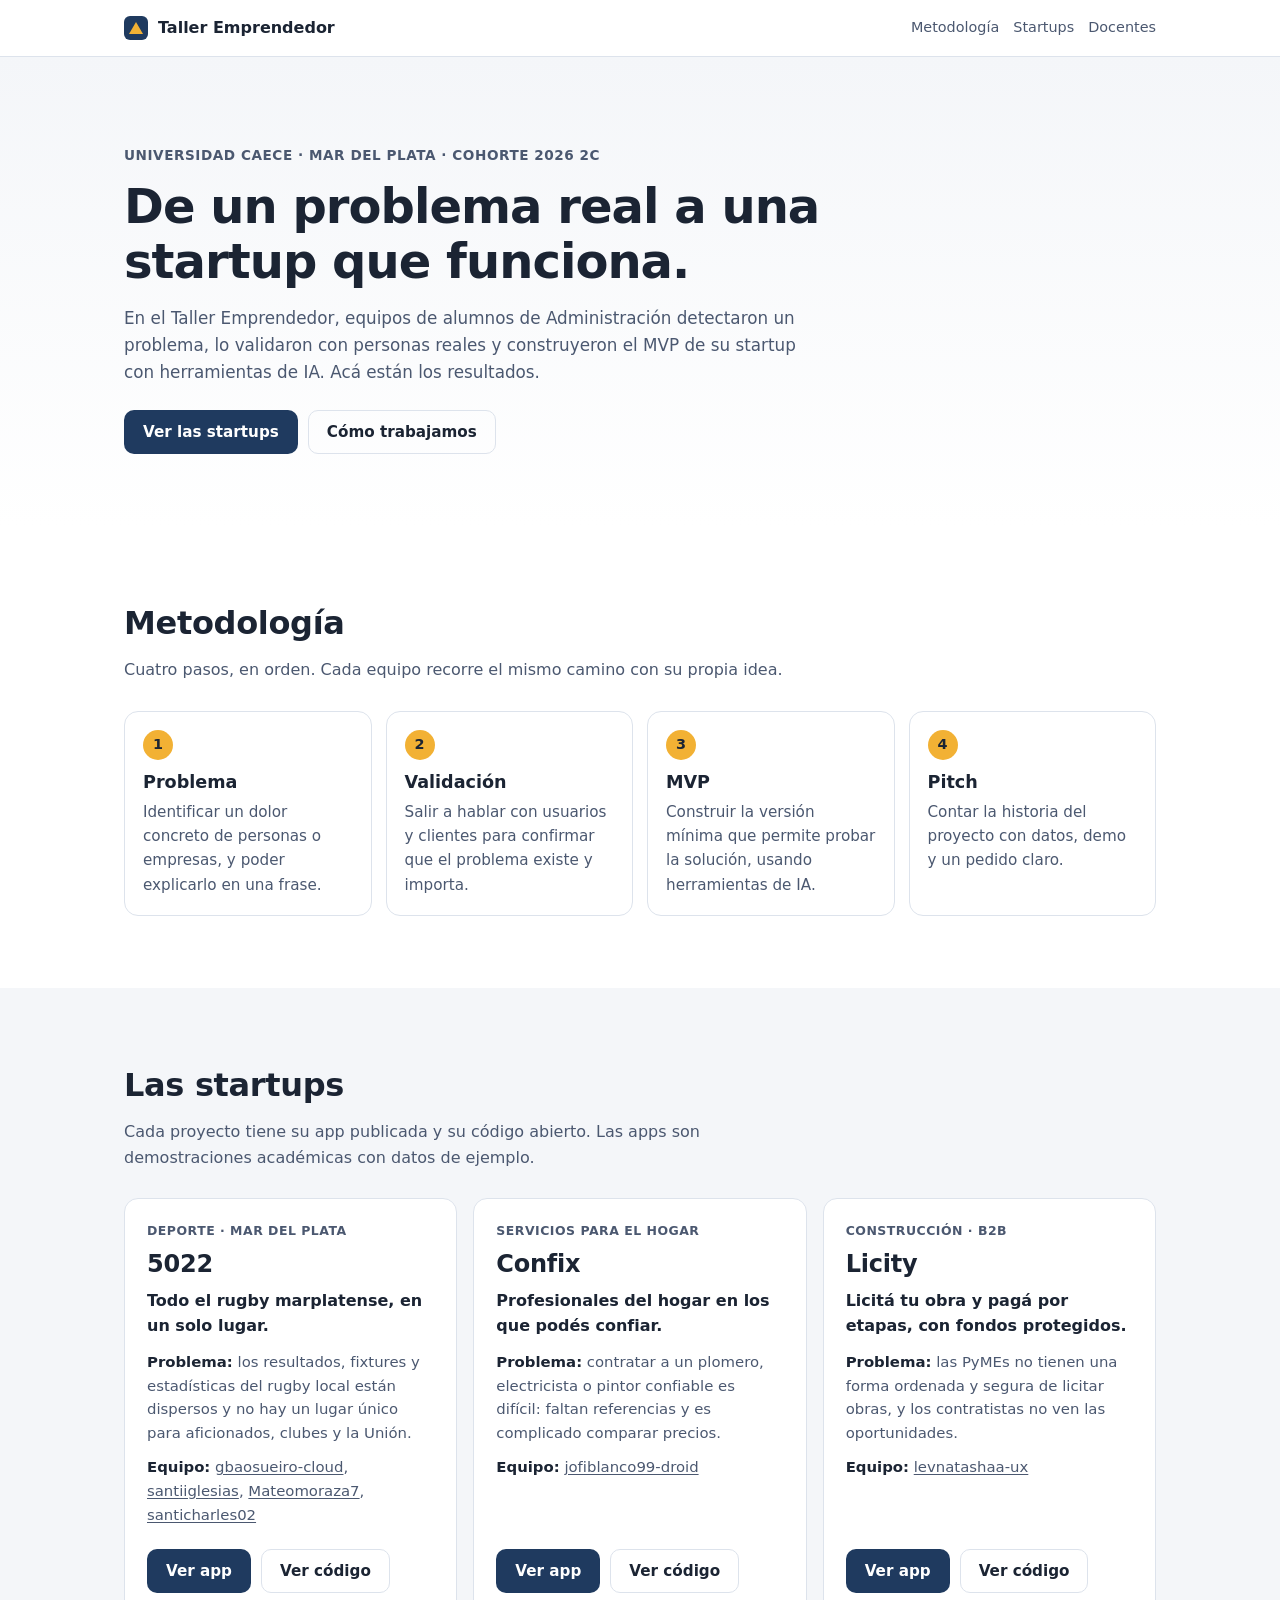
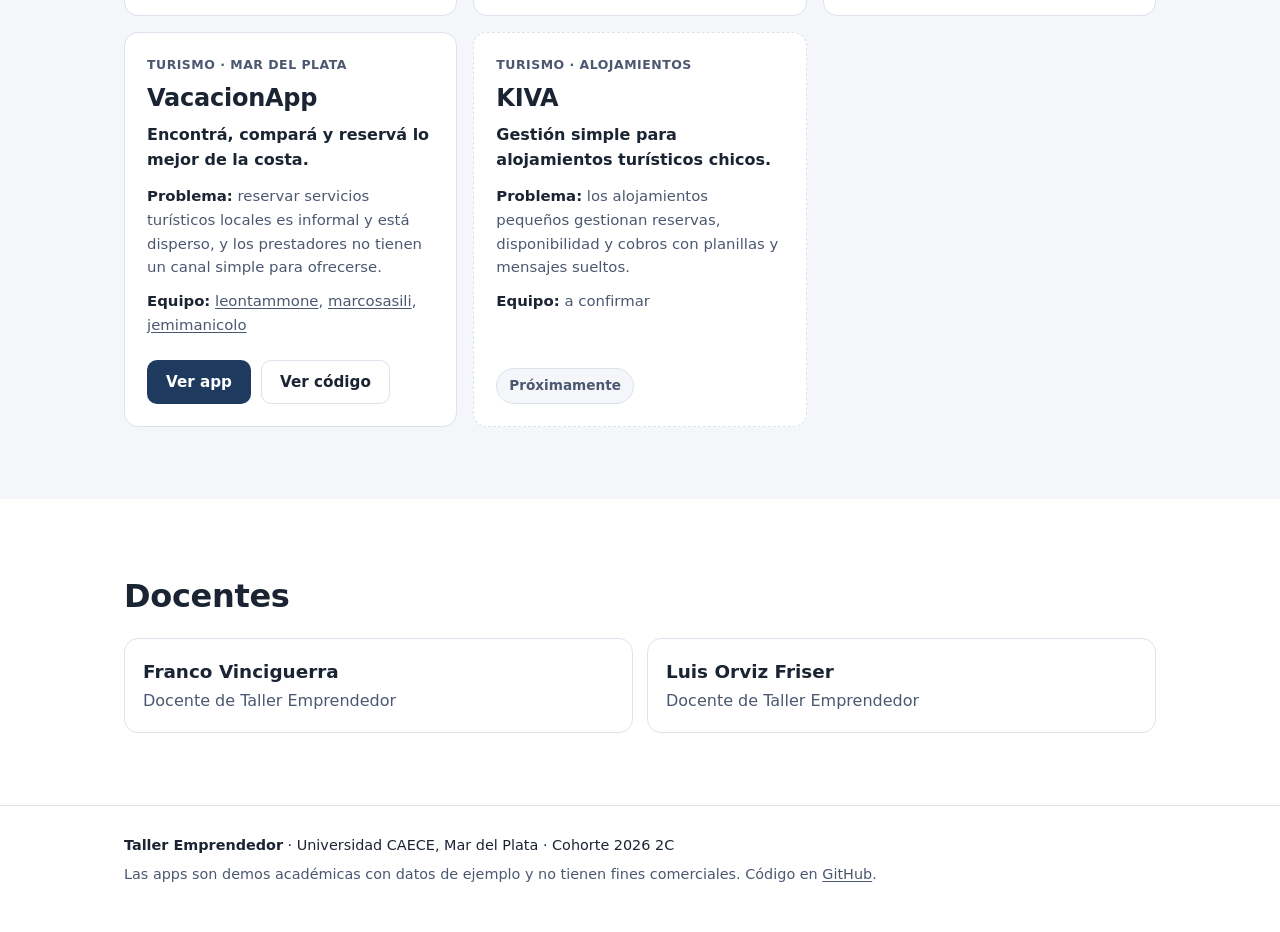
==== index.html @ df6795d1 "Landing de la materia: metodología, startups y docentes Co-Authored-By: Claude Sonnet 5.5 <noreply@a" ====
<!doctype html>
<html lang="es-AR">
<head>
  <meta charset="utf-8">
  <meta name="viewport" content="width=device-width, initial-scale=1">
  <title>Taller Emprendedor · UCAECE · 2026 2C</title>
  <meta name="description" content="Taller Emprendedor de la Universidad CAECE (Mar del Plata), cohorte 2026 2C: cinco equipos de alumnos construyeron el MVP de su startup.">
  <meta property="og:title" content="Taller Emprendedor · UCAECE · 2026 2C">
  <meta property="og:description" content="Cinco startups, cinco MVPs: del problema al pitch.">
  <meta property="og:type" content="website">
  <link rel="icon" href="data:image/svg+xml,%3Csvg xmlns='http://www.w3.org/2000/svg' viewBox='0 0 32 32'%3E%3Crect width='32' height='32' rx='7' fill='%231f3a5f'/%3E%3Cpath d='M9 22l7-12 7 12z' fill='%23f2b134'/%3E%3C/svg%3E">
  <link rel="stylesheet" href="styles.css">
</head>
<body>
  <a class="salto" href="#startups">Ir a las startups</a>

  <header class="barra">
    <div class="contenedor barra-interna">
      <a class="marca" href="#inicio" aria-label="Taller Emprendedor, inicio">
        <span class="marca-icono" aria-hidden="true"></span>
        <span>Taller Emprendedor</span>
      </a>
      <nav aria-label="Secciones">
        <a href="#metodologia">Metodología</a>
        <a href="#startups">Startups</a>
        <a href="#docentes">Docentes</a>
      </nav>
    </div>
  </header>

  <main id="inicio">
    <section class="hero">
      <div class="contenedor">
        <p class="etiqueta">Universidad CAECE · Mar del Plata · Cohorte 2026 2C</p>
        <h1>De un problema real a una startup que funciona.</h1>
        <p class="bajada">
          En el Taller Emprendedor, equipos de alumnos de Administración detectaron un problema,
          lo validaron con personas reales y construyeron el MVP de su startup con herramientas de IA.
          Acá están los resultados.
        </p>
        <div class="acciones">
          <a class="boton boton-primario" href="#startups">Ver las startups</a>
          <a class="boton boton-secundario" href="#metodologia">Cómo trabajamos</a>
        </div>
      </div>
    </section>

    <section id="metodologia" class="seccion">
      <div class="contenedor">
        <h2>Metodología</h2>
        <p class="intro">Cuatro pasos, en orden. Cada equipo recorre el mismo camino con su propia idea.</p>
        <ol class="pasos">
          <li>
            <span class="paso-num">1</span>
            <h3>Problema</h3>
            <p>Identificar un dolor concreto de personas o empresas, y poder explicarlo en una frase.</p>
          </li>
          <li>
            <span class="paso-num">2</span>
            <h3>Validación</h3>
            <p>Salir a hablar con usuarios y clientes para confirmar que el problema existe y importa.</p>
          </li>
          <li>
            <span class="paso-num">3</span>
            <h3>MVP</h3>
            <p>Construir la versión mínima que permite probar la solución, usando herramientas de IA.</p>
          </li>
          <li>
            <span class="paso-num">4</span>
            <h3>Pitch</h3>
            <p>Contar la historia del proyecto con datos, demo y un pedido claro.</p>
          </li>
        </ol>
      </div>
    </section>

    <section id="startups" class="seccion seccion-alt">
      <div class="contenedor">
        <h2>Las startups</h2>
        <p class="intro">Cada proyecto tiene su app publicada y su código abierto. Las apps son demostraciones académicas con datos de ejemplo.</p>

        <div class="tarjetas">

          <article class="tarjeta" id="startup-5022">
            <p class="tarjeta-tag">Deporte · Mar del Plata</p>
            <h3>5022</h3>
            <p class="frase">Todo el rugby marplatense, en un solo lugar.</p>
            <p class="problema"><strong>Problema:</strong> los resultados, fixtures y estadísticas del rugby local están dispersos y no hay un lugar único para aficionados, clubes y la Unión.</p>
            <p class="equipo"><strong>Equipo:</strong>
              <a href="https://github.com/gbaosueiro-cloud">gbaosueiro-cloud</a>,
              <a href="https://github.com/santiiglesias">santiiglesias</a>,
              <a href="https://github.com/Mateomoraza7">Mateomoraza7</a>,
              <a href="https://github.com/santicharles02">santicharles02</a>
            </p>
            <div class="tarjeta-botones">
              <a class="boton boton-primario" href="https://5022.vercel.app">Ver app</a>
              <a class="boton boton-secundario" href="https://github.com/ucaece-taller-emprendedor/5022">Ver código</a>
            </div>
          </article>

          <article class="tarjeta" id="startup-confix">
            <p class="tarjeta-tag">Servicios para el hogar</p>
            <h3>Confix</h3>
            <p class="frase">Profesionales del hogar en los que podés confiar.</p>
            <p class="problema"><strong>Problema:</strong> contratar a un plomero, electricista o pintor confiable es difícil: faltan referencias y es complicado comparar precios.</p>
            <p class="equipo"><strong>Equipo:</strong>
              <a href="https://github.com/jofiblanco99-droid">jofiblanco99-droid</a>
            </p>
            <div class="tarjeta-botones">
              <a class="boton boton-primario" href="https://confix-seven.vercel.app">Ver app</a>
              <a class="boton boton-secundario" href="https://github.com/ucaece-taller-emprendedor/confix">Ver código</a>
            </div>
          </article>

          <article class="tarjeta" id="startup-licity">
            <p class="tarjeta-tag">Construcción · B2B</p>
            <h3>Licity</h3>
            <p class="frase">Licitá tu obra y pagá por etapas, con fondos protegidos.</p>
            <p class="problema"><strong>Problema:</strong> las PyMEs no tienen una forma ordenada y segura de licitar obras, y los contratistas no ven las oportunidades.</p>
            <p class="equipo"><strong>Equipo:</strong>
              <a href="https://github.com/levnatashaa-ux">levnatashaa-ux</a>
            </p>
            <div class="tarjeta-botones">
              <a class="boton boton-primario" href="https://licity-five.vercel.app">Ver app</a>
              <a class="boton boton-secundario" href="https://github.com/ucaece-taller-emprendedor/licity">Ver código</a>
            </div>
          </article>

          <article class="tarjeta" id="startup-vacacionapp">
            <p class="tarjeta-tag">Turismo · Mar del Plata</p>
            <h3>VacacionApp</h3>
            <p class="frase">Encontrá, compará y reservá lo mejor de la costa.</p>
            <p class="problema"><strong>Problema:</strong> reservar servicios turísticos locales es informal y está disperso, y los prestadores no tienen un canal simple para ofrecerse.</p>
            <p class="equipo"><strong>Equipo:</strong>
              <a href="https://github.com/leontammone">leontammone</a>,
              <a href="https://github.com/marcosasili">marcosasili</a>,
              <a href="https://github.com/jemimanicolo">jemimanicolo</a>
            </p>
            <div class="tarjeta-botones">
              <a class="boton boton-primario" href="https://vacacionapp-beta.vercel.app">Ver app</a>
              <a class="boton boton-secundario" href="https://github.com/ucaece-taller-emprendedor/vacacionapp">Ver código</a>
            </div>
          </article>

          <article class="tarjeta tarjeta-pendiente" id="startup-kiva">
            <p class="tarjeta-tag">Turismo · Alojamientos</p>
            <h3>KIVA</h3>
            <p class="frase">Gestión simple para alojamientos turísticos chicos.</p>
            <p class="problema"><strong>Problema:</strong> los alojamientos pequeños gestionan reservas, disponibilidad y cobros con planillas y mensajes sueltos.</p>
            <p class="equipo"><strong>Equipo:</strong> a confirmar</p>
            <div class="tarjeta-botones">
              <span class="insignia">Próximamente</span>
            </div>
          </article>

        </div>
      </div>
    </section>

    <section id="docentes" class="seccion">
      <div class="contenedor">
        <h2>Docentes</h2>
        <ul class="docentes">
          <li>
            <h3>Franco Vinciguerra</h3>
            <p>Docente de Taller Emprendedor</p>
          </li>
          <li>
            <h3>Luis Orviz Friser</h3>
            <p>Docente de Taller Emprendedor</p>
          </li>
        </ul>
      </div>
    </section>
  </main>

  <footer class="pie">
    <div class="contenedor">
      <p><strong>Taller Emprendedor</strong> · Universidad CAECE, Mar del Plata · Cohorte 2026 2C</p>
      <p class="pie-aviso">Las apps son demos académicas con datos de ejemplo y no tienen fines comerciales.
        Código en <a href="https://github.com/ucaece-taller-emprendedor">GitHub</a>.</p>
    </div>
  </footer>
</body>
</html>
---- styles.css ----
:root {
  --fondo: #ffffff;
  --fondo-alt: #f4f6f9;
  --texto: #1b2433;
  --texto-suave: #4b5870;
  --borde: #dde3ec;
  --primario: #1f3a5f;
  --primario-hover: #162b47;
  --acento: #f2b134;
  --tarjeta: #ffffff;
  --radio: 14px;
}

@media (prefers-color-scheme: dark) {
  :root {
    --fondo: #0f1623;
    --fondo-alt: #151e2e;
    --texto: #eaeef5;
    --texto-suave: #a9b4c7;
    --borde: #27324a;
    --primario: #f2b134;
    --primario-hover: #ffc656;
    --tarjeta: #1a2438;
  }
}

* { box-sizing: border-box; }

html { scroll-behavior: smooth; scroll-padding-top: 72px; }

body {
  margin: 0;
  font-family: system-ui, -apple-system, "Segoe UI", Roboto, "Helvetica Neue", Arial, sans-serif;
  color: var(--texto);
  background: var(--fondo);
  line-height: 1.6;
  -webkit-font-smoothing: antialiased;
}

a { color: inherit; }

.contenedor {
  width: 100%;
  max-width: 1080px;
  margin: 0 auto;
  padding: 0 16px;
}

.salto {
  position: absolute;
  left: -999px;
  top: 8px;
  background: var(--primario);
  color: #fff;
  padding: 8px 12px;
  border-radius: 8px;
  z-index: 20;
}
.salto:focus { left: 8px; }

/* Barra superior */
.barra {
  position: sticky;
  top: 0;
  z-index: 10;
  background: color-mix(in srgb, var(--fondo) 92%, transparent);
  backdrop-filter: blur(8px);
  border-bottom: 1px solid var(--borde);
}
.barra-interna {
  display: flex;
  align-items: center;
  justify-content: space-between;
  min-height: 56px;
  gap: 12px;
}
.marca {
  display: inline-flex;
  align-items: center;
  gap: 10px;
  font-weight: 700;
  text-decoration: none;
  font-size: 1rem;
}
.marca-icono {
  width: 24px;
  height: 24px;
  border-radius: 6px;
  background: #1f3a5f;
  position: relative;
  flex: none;
}
.marca-icono::after {
  content: "";
  position: absolute;
  inset: 6px 5px 6px 5px;
  background: var(--acento);
  clip-path: polygon(50% 0, 100% 100%, 0 100%);
}
.barra nav { display: flex; gap: 14px; }
.barra nav a {
  text-decoration: none;
  color: var(--texto-suave);
  font-size: 0.9rem;
  font-weight: 500;
}
.barra nav a:hover { color: var(--texto); }

@media (max-width: 460px) {
  .marca span:last-child { display: none; }
}

/* Hero */
.hero {
  padding: 56px 0 48px;
  background: linear-gradient(180deg, var(--fondo-alt), var(--fondo));
}
.etiqueta {
  margin: 0 0 12px;
  font-size: 0.85rem;
  font-weight: 600;
  letter-spacing: 0.04em;
  text-transform: uppercase;
  color: var(--texto-suave);
}
h1 {
  margin: 0 0 16px;
  font-size: clamp(1.9rem, 6vw, 3rem);
  line-height: 1.15;
  letter-spacing: -0.02em;
  max-width: 18em;
}
.bajada {
  margin: 0 0 24px;
  max-width: 42em;
  font-size: 1.05rem;
  color: var(--texto-suave);
}
.acciones { display: flex; flex-wrap: wrap; gap: 10px; }

/* Botones */
.boton {
  display: inline-flex;
  align-items: center;
  justify-content: center;
  min-height: 44px;
  padding: 0 18px;
  border-radius: 10px;
  font-weight: 600;
  font-size: 0.95rem;
  text-decoration: none;
  border: 1px solid transparent;
  transition: background 0.15s, border-color 0.15s;
}
.boton-primario { background: var(--primario); color: #fff; }
.boton-primario:hover { background: var(--primario-hover); }
@media (prefers-color-scheme: dark) {
  .boton-primario { color: #1b2433; }
}
.boton-secundario { border-color: var(--borde); background: transparent; color: var(--texto); }
.boton-secundario:hover { border-color: var(--texto-suave); }
.boton:focus-visible, a:focus-visible { outline: 3px solid var(--acento); outline-offset: 2px; }

/* Secciones */
.seccion { padding: 48px 0; }
.seccion-alt { background: var(--fondo-alt); }
h2 { margin: 0 0 8px; font-size: clamp(1.5rem, 4vw, 2rem); letter-spacing: -0.01em; }
.intro { margin: 0 0 28px; color: var(--texto-suave); max-width: 42em; }

/* Pasos */
.pasos {
  list-style: none;
  margin: 0;
  padding: 0;
  display: grid;
  gap: 14px;
  grid-template-columns: 1fr;
}
.pasos li {
  padding: 18px;
  border: 1px solid var(--borde);
  border-radius: var(--radio);
  background: var(--tarjeta);
}
.pasos h3 { margin: 8px 0 4px; font-size: 1.1rem; }
.pasos p { margin: 0; color: var(--texto-suave); font-size: 0.95rem; }
.paso-num {
  display: inline-flex;
  align-items: center;
  justify-content: center;
  width: 30px;
  height: 30px;
  border-radius: 50%;
  background: var(--acento);
  color: #1b2433;
  font-weight: 700;
  font-size: 0.9rem;
}

/* Tarjetas */
.tarjetas {
  display: grid;
  gap: 16px;
  grid-template-columns: 1fr;
}
.tarjeta {
  display: flex;
  flex-direction: column;
  padding: 22px;
  background: var(--tarjeta);
  border: 1px solid var(--borde);
  border-radius: var(--radio);
}
.tarjeta h3 { margin: 4px 0 4px; font-size: 1.5rem; letter-spacing: -0.01em; }
.tarjeta-tag {
  margin: 0;
  font-size: 0.78rem;
  font-weight: 600;
  letter-spacing: 0.04em;
  text-transform: uppercase;
  color: var(--texto-suave);
}
.frase { margin: 0 0 12px; font-weight: 600; }
.problema, .equipo { margin: 0 0 10px; font-size: 0.93rem; color: var(--texto-suave); }
.problema strong, .equipo strong { color: var(--texto); }
.equipo a { text-decoration: underline; text-underline-offset: 2px; }
.tarjeta-botones { display: flex; flex-wrap: wrap; gap: 10px; margin-top: auto; padding-top: 12px; }
.tarjeta-pendiente { border-style: dashed; }
.insignia {
  display: inline-block;
  padding: 6px 12px;
  border-radius: 999px;
  background: var(--fondo-alt);
  border: 1px solid var(--borde);
  font-size: 0.85rem;
  font-weight: 600;
  color: var(--texto-suave);
}

/* Docentes */
.docentes {
  list-style: none;
  margin: 16px 0 0;
  padding: 0;
  display: grid;
  gap: 14px;
  grid-template-columns: 1fr;
}
.docentes li {
  padding: 18px;
  border: 1px solid var(--borde);
  border-radius: var(--radio);
  background: var(--tarjeta);
}
.docentes h3 { margin: 0 0 2px; font-size: 1.15rem; }
.docentes p { margin: 0; color: var(--texto-suave); }

/* Pie */
.pie { padding: 28px 0 40px; border-top: 1px solid var(--borde); font-size: 0.9rem; }
.pie p { margin: 0 0 6px; }
.pie-aviso { color: var(--texto-suave); }
.pie a { text-decoration: underline; text-underline-offset: 2px; }

/* Escritorio */
@media (min-width: 700px) {
  .contenedor { padding: 0 24px; }
  .hero { padding: 88px 0 72px; }
  .seccion { padding: 72px 0; }
  .pasos { grid-template-columns: repeat(2, 1fr); }
  .tarjetas { grid-template-columns: repeat(2, 1fr); }
  .docentes { grid-template-columns: repeat(2, 1fr); }
}
@media (min-width: 980px) {
  .pasos { grid-template-columns: repeat(4, 1fr); }
  .tarjetas { grid-template-columns: repeat(3, 1fr); }
}

@media (prefers-reduced-motion: reduce) {
  html { scroll-behavior: auto; }
  .boton { transition: none; }
}
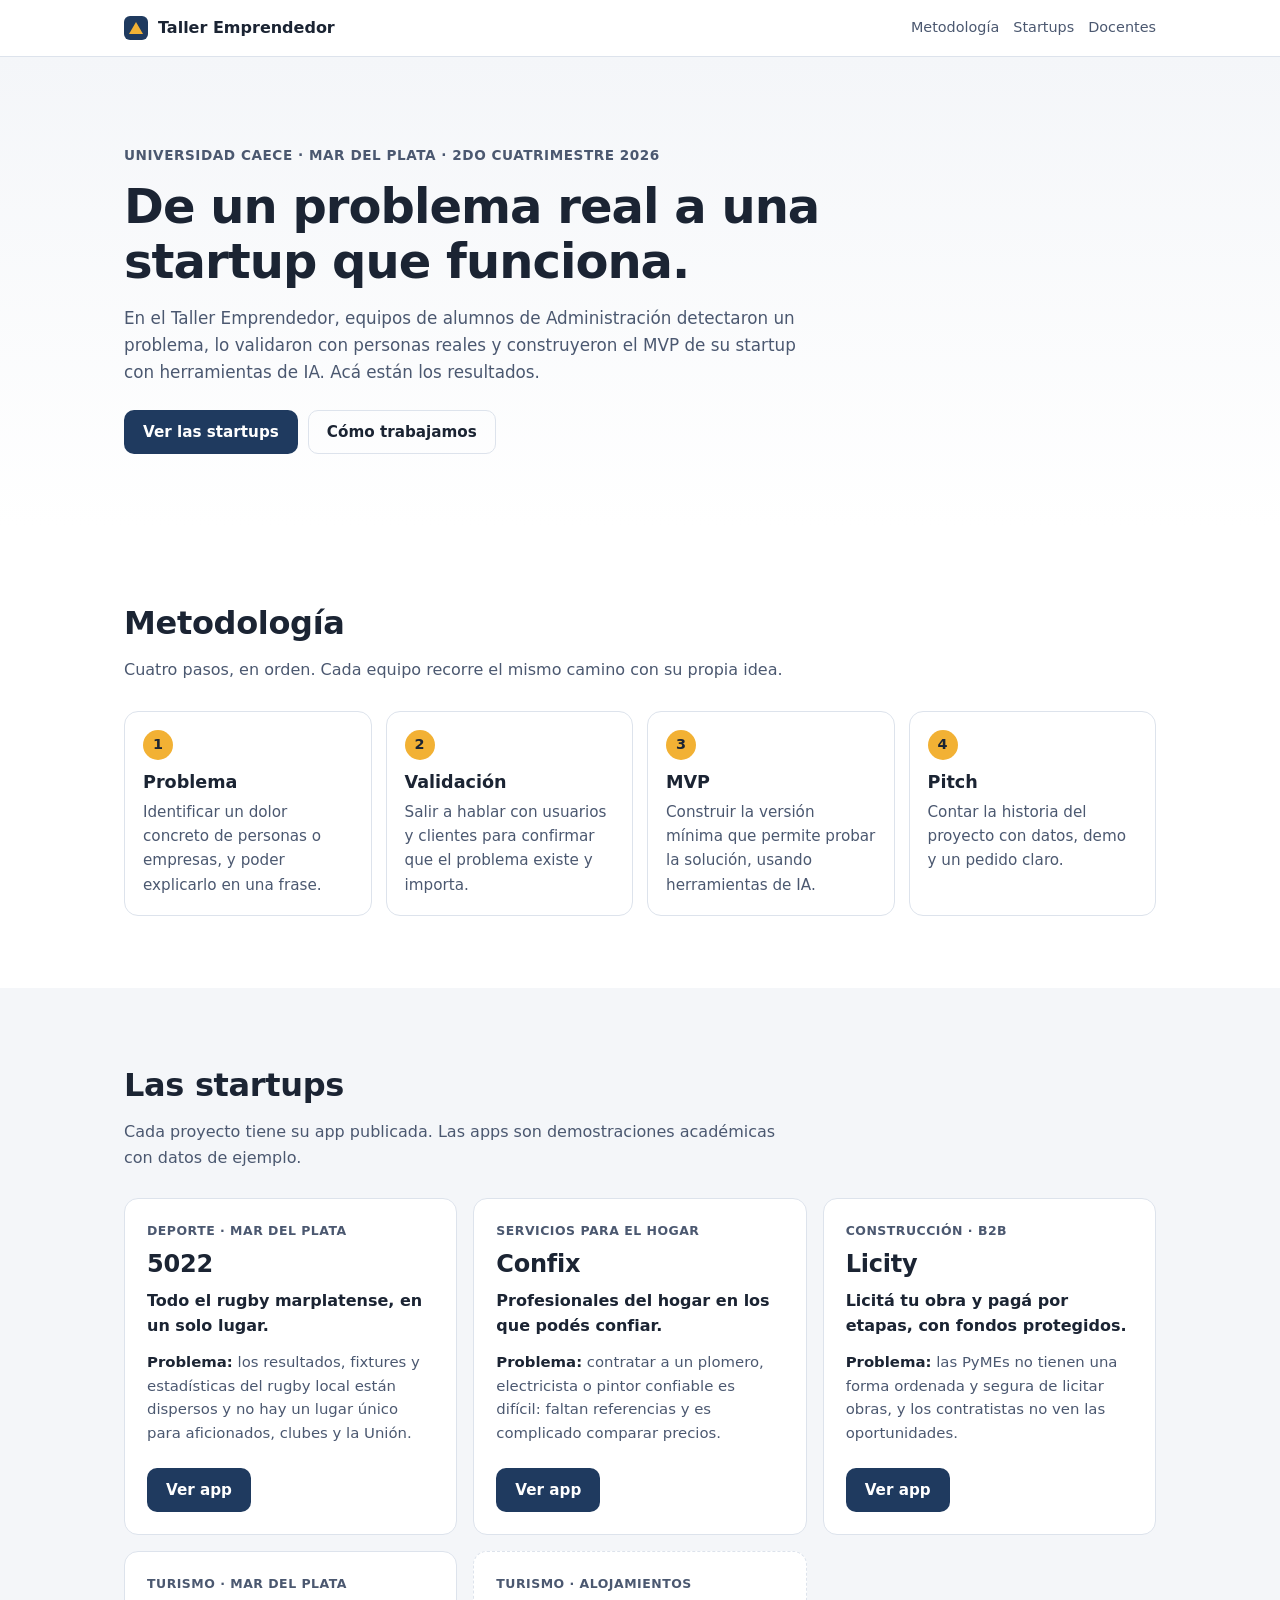
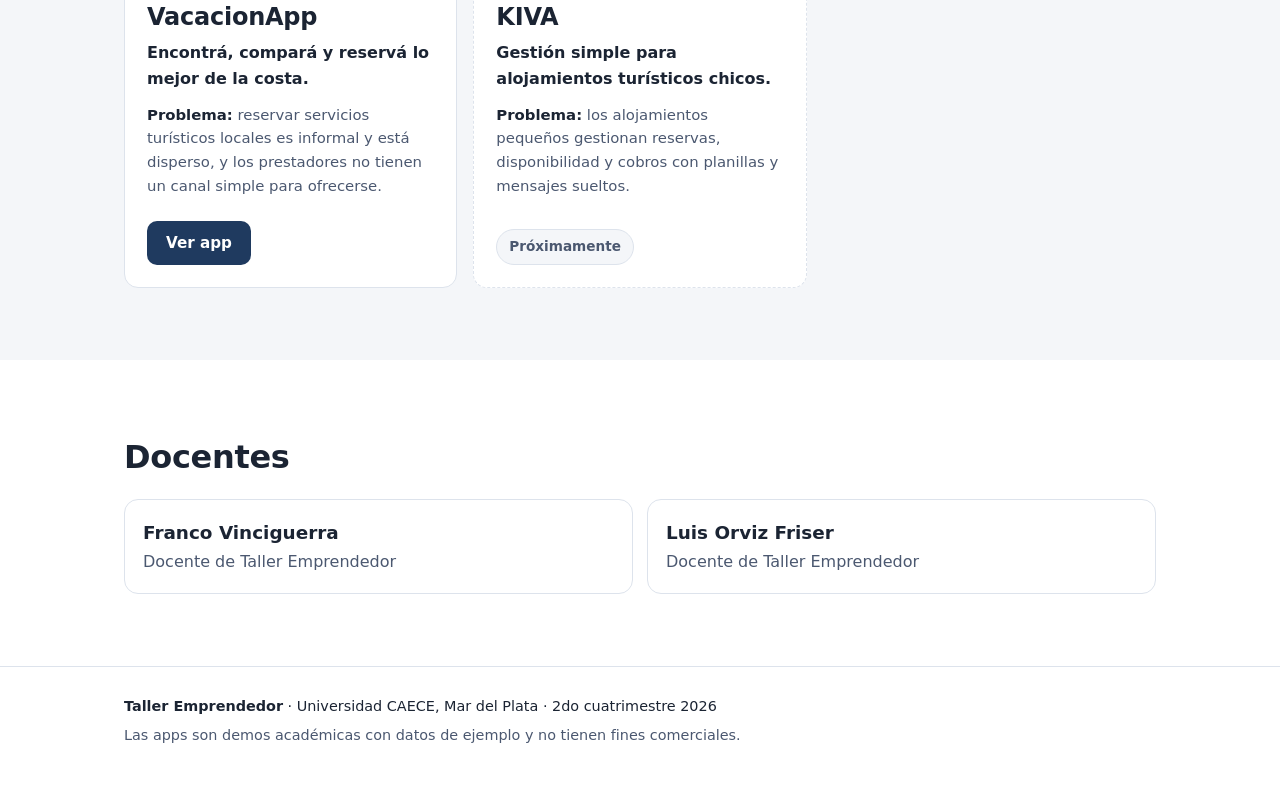
==== commit 48343479: "Landing: sin botón Ver código ni integrantes, y 2do cuatrimestre 2026 Co-Authored-By: Claude Sonnet " ====
--- a/index.html
+++ b/index.html
@@ -3,9 +3,9 @@
 <head>
   <meta charset="utf-8">
   <meta name="viewport" content="width=device-width, initial-scale=1">
-  <title>Taller Emprendedor · UCAECE · 2026 2C</title>
-  <meta name="description" content="Taller Emprendedor de la Universidad CAECE (Mar del Plata), cohorte 2026 2C: cinco equipos de alumnos construyeron el MVP de su startup.">
-  <meta property="og:title" content="Taller Emprendedor · UCAECE · 2026 2C">
+  <title>Taller Emprendedor · UCAECE · 2do cuatrimestre 2026</title>
+  <meta name="description" content="Taller Emprendedor de la Universidad CAECE (Mar del Plata), 2do cuatrimestre 2026: cinco equipos de alumnos construyeron el MVP de su startup.">
+  <meta property="og:title" content="Taller Emprendedor · UCAECE · 2do cuatrimestre 2026">
   <meta property="og:description" content="Cinco startups, cinco MVPs: del problema al pitch.">
   <meta property="og:type" content="website">
   <link rel="icon" href="data:image/svg+xml,%3Csvg xmlns='http://www.w3.org/2000/svg' viewBox='0 0 32 32'%3E%3Crect width='32' height='32' rx='7' fill='%231f3a5f'/%3E%3Cpath d='M9 22l7-12 7 12z' fill='%23f2b134'/%3E%3C/svg%3E">
@@ -31,7 +31,7 @@
   <main id="inicio">
     <section class="hero">
       <div class="contenedor">
-        <p class="etiqueta">Universidad CAECE · Mar del Plata · Cohorte 2026 2C</p>
+        <p class="etiqueta">Universidad CAECE · Mar del Plata · 2do cuatrimestre 2026</p>
         <h1>De un problema real a una startup que funciona.</h1>
         <p class="bajada">
           En el Taller Emprendedor, equipos de alumnos de Administración detectaron un problema,
@@ -77,7 +77,7 @@
     <section id="startups" class="seccion seccion-alt">
       <div class="contenedor">
         <h2>Las startups</h2>
-        <p class="intro">Cada proyecto tiene su app publicada y su código abierto. Las apps son demostraciones académicas con datos de ejemplo.</p>
+        <p class="intro">Cada proyecto tiene su app publicada. Las apps son demostraciones académicas con datos de ejemplo.</p>
 
         <div class="tarjetas">
 
@@ -86,15 +86,8 @@
             <h3>5022</h3>
             <p class="frase">Todo el rugby marplatense, en un solo lugar.</p>
             <p class="problema"><strong>Problema:</strong> los resultados, fixtures y estadísticas del rugby local están dispersos y no hay un lugar único para aficionados, clubes y la Unión.</p>
-            <p class="equipo"><strong>Equipo:</strong>
-              <a href="https://github.com/gbaosueiro-cloud">gbaosueiro-cloud</a>,
-              <a href="https://github.com/santiiglesias">santiiglesias</a>,
-              <a href="https://github.com/Mateomoraza7">Mateomoraza7</a>,
-              <a href="https://github.com/santicharles02">santicharles02</a>
-            </p>
             <div class="tarjeta-botones">
               <a class="boton boton-primario" href="https://5022.vercel.app">Ver app</a>
-              <a class="boton boton-secundario" href="https://github.com/ucaece-taller-emprendedor/5022">Ver código</a>
             </div>
           </article>
 
@@ -103,12 +96,8 @@
             <h3>Confix</h3>
             <p class="frase">Profesionales del hogar en los que podés confiar.</p>
             <p class="problema"><strong>Problema:</strong> contratar a un plomero, electricista o pintor confiable es difícil: faltan referencias y es complicado comparar precios.</p>
-            <p class="equipo"><strong>Equipo:</strong>
-              <a href="https://github.com/jofiblanco99-droid">jofiblanco99-droid</a>
-            </p>
             <div class="tarjeta-botones">
               <a class="boton boton-primario" href="https://confix-seven.vercel.app">Ver app</a>
-              <a class="boton boton-secundario" href="https://github.com/ucaece-taller-emprendedor/confix">Ver código</a>
             </div>
           </article>
 
@@ -117,12 +106,8 @@
             <h3>Licity</h3>
             <p class="frase">Licitá tu obra y pagá por etapas, con fondos protegidos.</p>
             <p class="problema"><strong>Problema:</strong> las PyMEs no tienen una forma ordenada y segura de licitar obras, y los contratistas no ven las oportunidades.</p>
-            <p class="equipo"><strong>Equipo:</strong>
-              <a href="https://github.com/levnatashaa-ux">levnatashaa-ux</a>
-            </p>
             <div class="tarjeta-botones">
               <a class="boton boton-primario" href="https://licity-five.vercel.app">Ver app</a>
-              <a class="boton boton-secundario" href="https://github.com/ucaece-taller-emprendedor/licity">Ver código</a>
             </div>
           </article>
 
@@ -131,14 +116,8 @@
             <h3>VacacionApp</h3>
             <p class="frase">Encontrá, compará y reservá lo mejor de la costa.</p>
             <p class="problema"><strong>Problema:</strong> reservar servicios turísticos locales es informal y está disperso, y los prestadores no tienen un canal simple para ofrecerse.</p>
-            <p class="equipo"><strong>Equipo:</strong>
-              <a href="https://github.com/leontammone">leontammone</a>,
-              <a href="https://github.com/marcosasili">marcosasili</a>,
-              <a href="https://github.com/jemimanicolo">jemimanicolo</a>
-            </p>
             <div class="tarjeta-botones">
               <a class="boton boton-primario" href="https://vacacionapp-beta.vercel.app">Ver app</a>
-              <a class="boton boton-secundario" href="https://github.com/ucaece-taller-emprendedor/vacacionapp">Ver código</a>
             </div>
           </article>
 
@@ -147,7 +126,6 @@
             <h3>KIVA</h3>
             <p class="frase">Gestión simple para alojamientos turísticos chicos.</p>
             <p class="problema"><strong>Problema:</strong> los alojamientos pequeños gestionan reservas, disponibilidad y cobros con planillas y mensajes sueltos.</p>
-            <p class="equipo"><strong>Equipo:</strong> a confirmar</p>
             <div class="tarjeta-botones">
               <span class="insignia">Próximamente</span>
             </div>
@@ -176,9 +154,9 @@
 
   <footer class="pie">
     <div class="contenedor">
-      <p><strong>Taller Emprendedor</strong> · Universidad CAECE, Mar del Plata · Cohorte 2026 2C</p>
+      <p><strong>Taller Emprendedor</strong> · Universidad CAECE, Mar del Plata · 2do cuatrimestre 2026</p>
       <p class="pie-aviso">Las apps son demos académicas con datos de ejemplo y no tienen fines comerciales.
-        Código en <a href="https://github.com/ucaece-taller-emprendedor">GitHub</a>.</p>
+        </p>
     </div>
   </footer>
 </body>
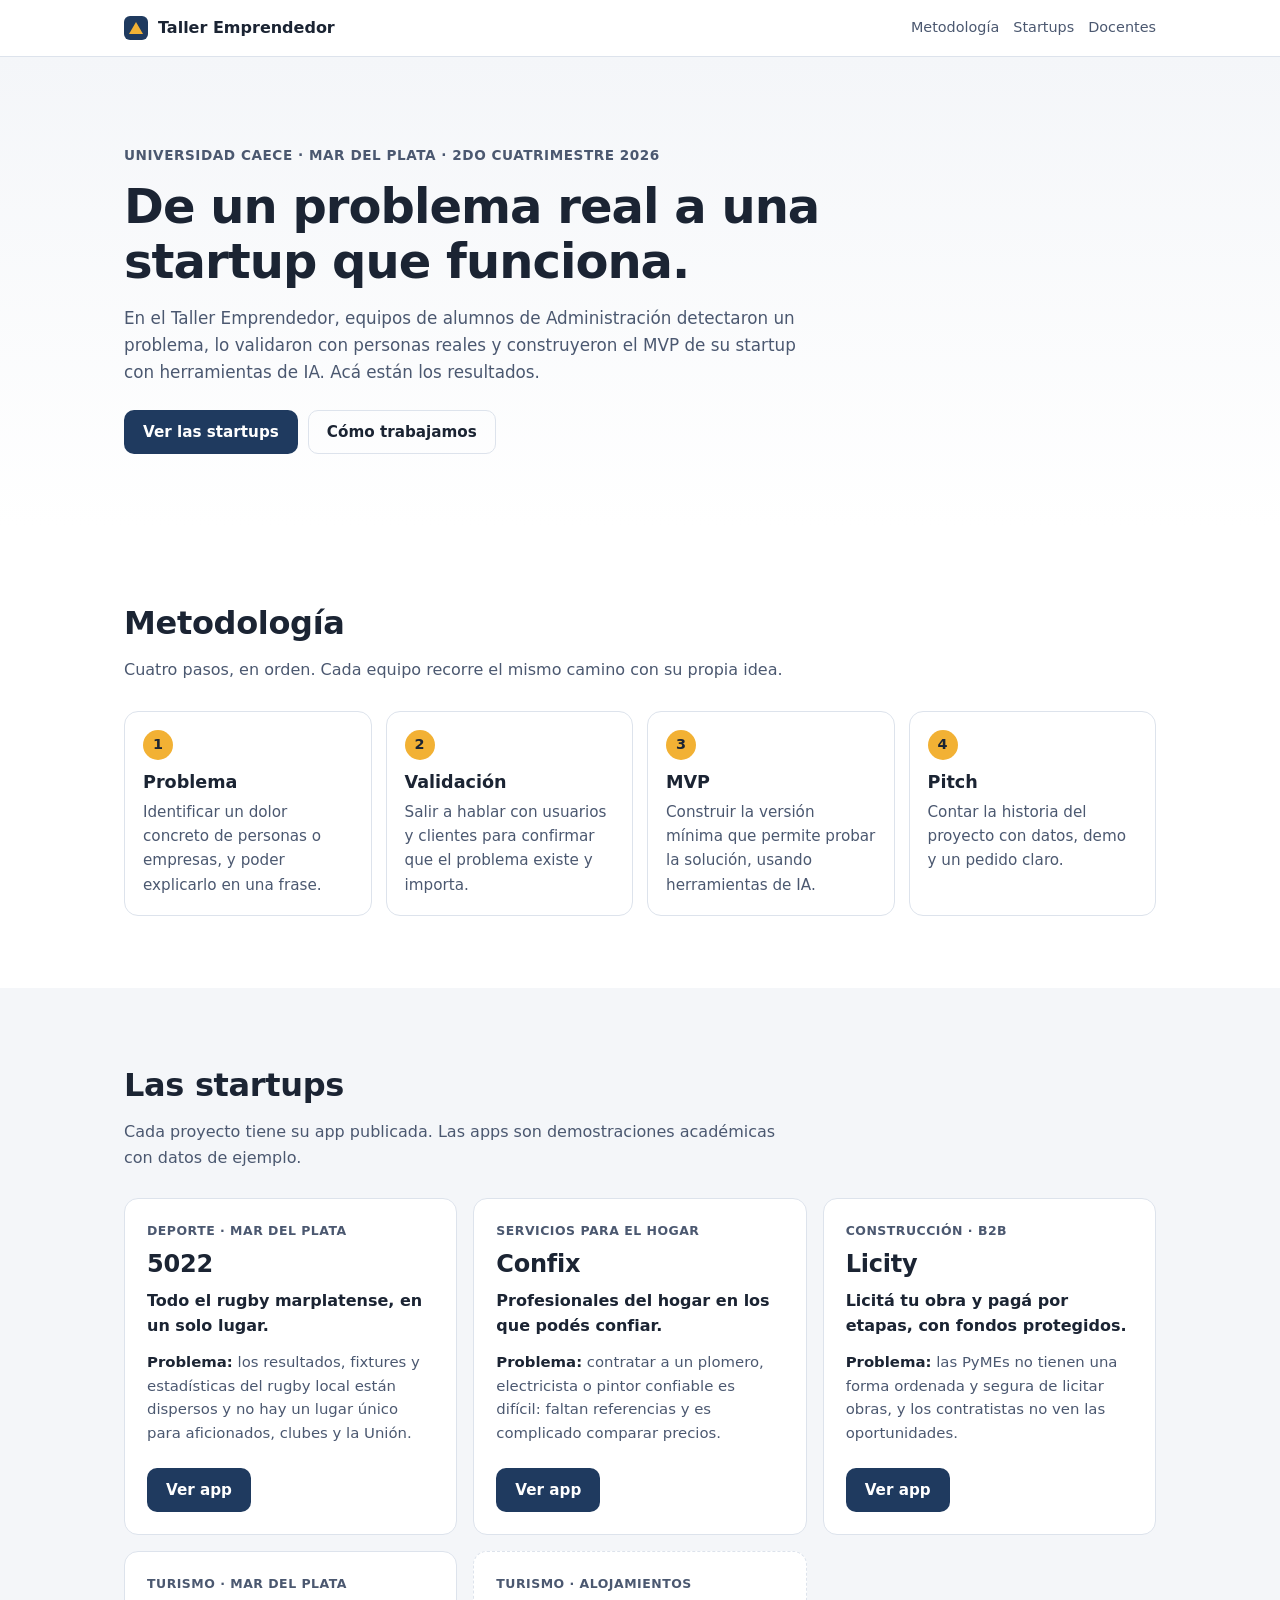
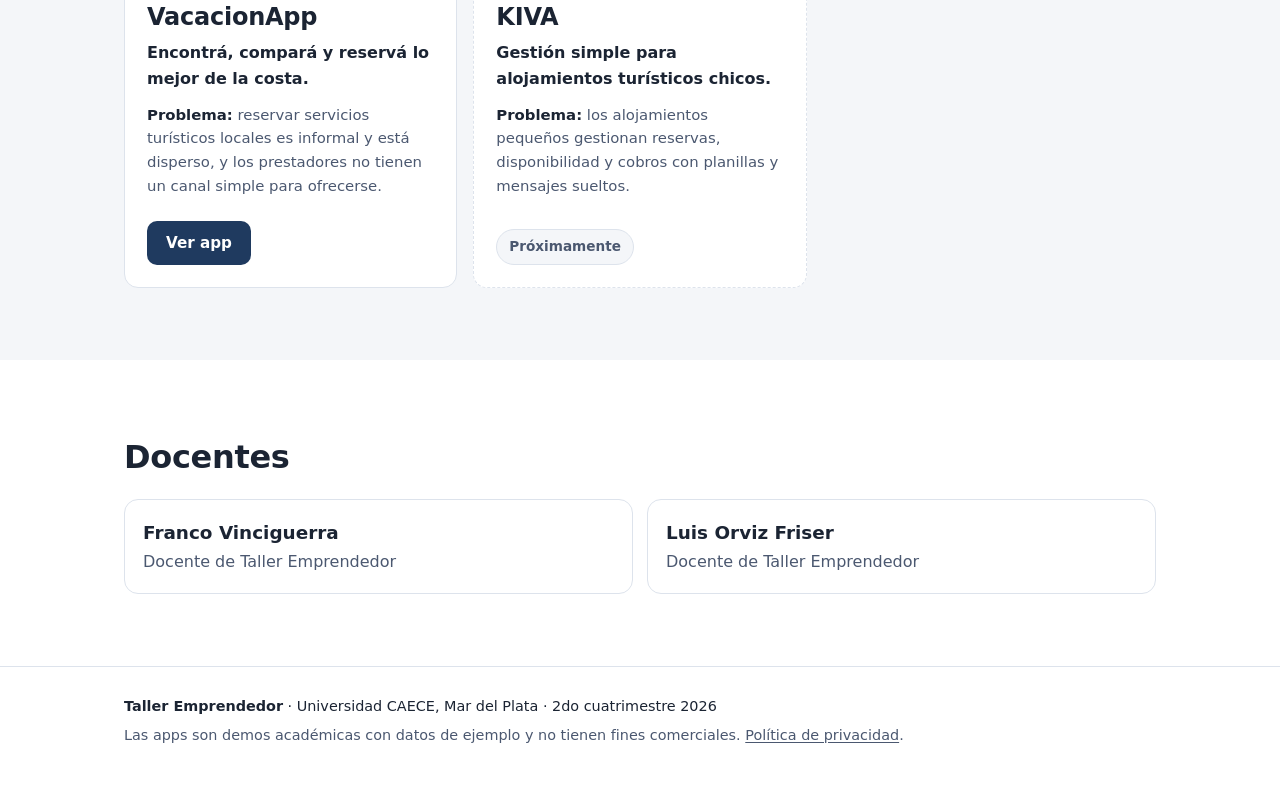
==== commit 2efe8ed3: "Landing: política de privacidad preliminar Co-Authored-By: Claude Sonnet 5.5 <noreply@anthropic.com>" ====
--- a/index.html
+++ b/index.html
@@ -155,7 +155,7 @@
   <footer class="pie">
     <div class="contenedor">
       <p><strong>Taller Emprendedor</strong> · Universidad CAECE, Mar del Plata · 2do cuatrimestre 2026</p>
-      <p class="pie-aviso">Las apps son demos académicas con datos de ejemplo y no tienen fines comerciales.
+      <p class="pie-aviso">Las apps son demos académicas con datos de ejemplo y no tienen fines comerciales. <a href="privacidad.html">Política de privacidad</a>.
         </p>
     </div>
   </footer>
--- a/styles.css
+++ b/styles.css
@@ -279,3 +279,11 @@
   html { scroll-behavior: auto; }
   .boton { transition: none; }
 }
+
+/* Páginas legales */
+.legal { padding-top: 32px; padding-bottom: 48px; max-width: 760px; }
+.legal h1 { font-size: clamp(1.7rem, 5vw, 2.3rem); margin-bottom: 8px; }
+.legal h2 { font-size: 1.15rem; margin: 28px 0 8px; }
+.legal p, .legal li { color: var(--texto-suave); }
+.legal ul { padding-left: 20px; }
+.legal a { text-decoration: underline; text-underline-offset: 2px; }
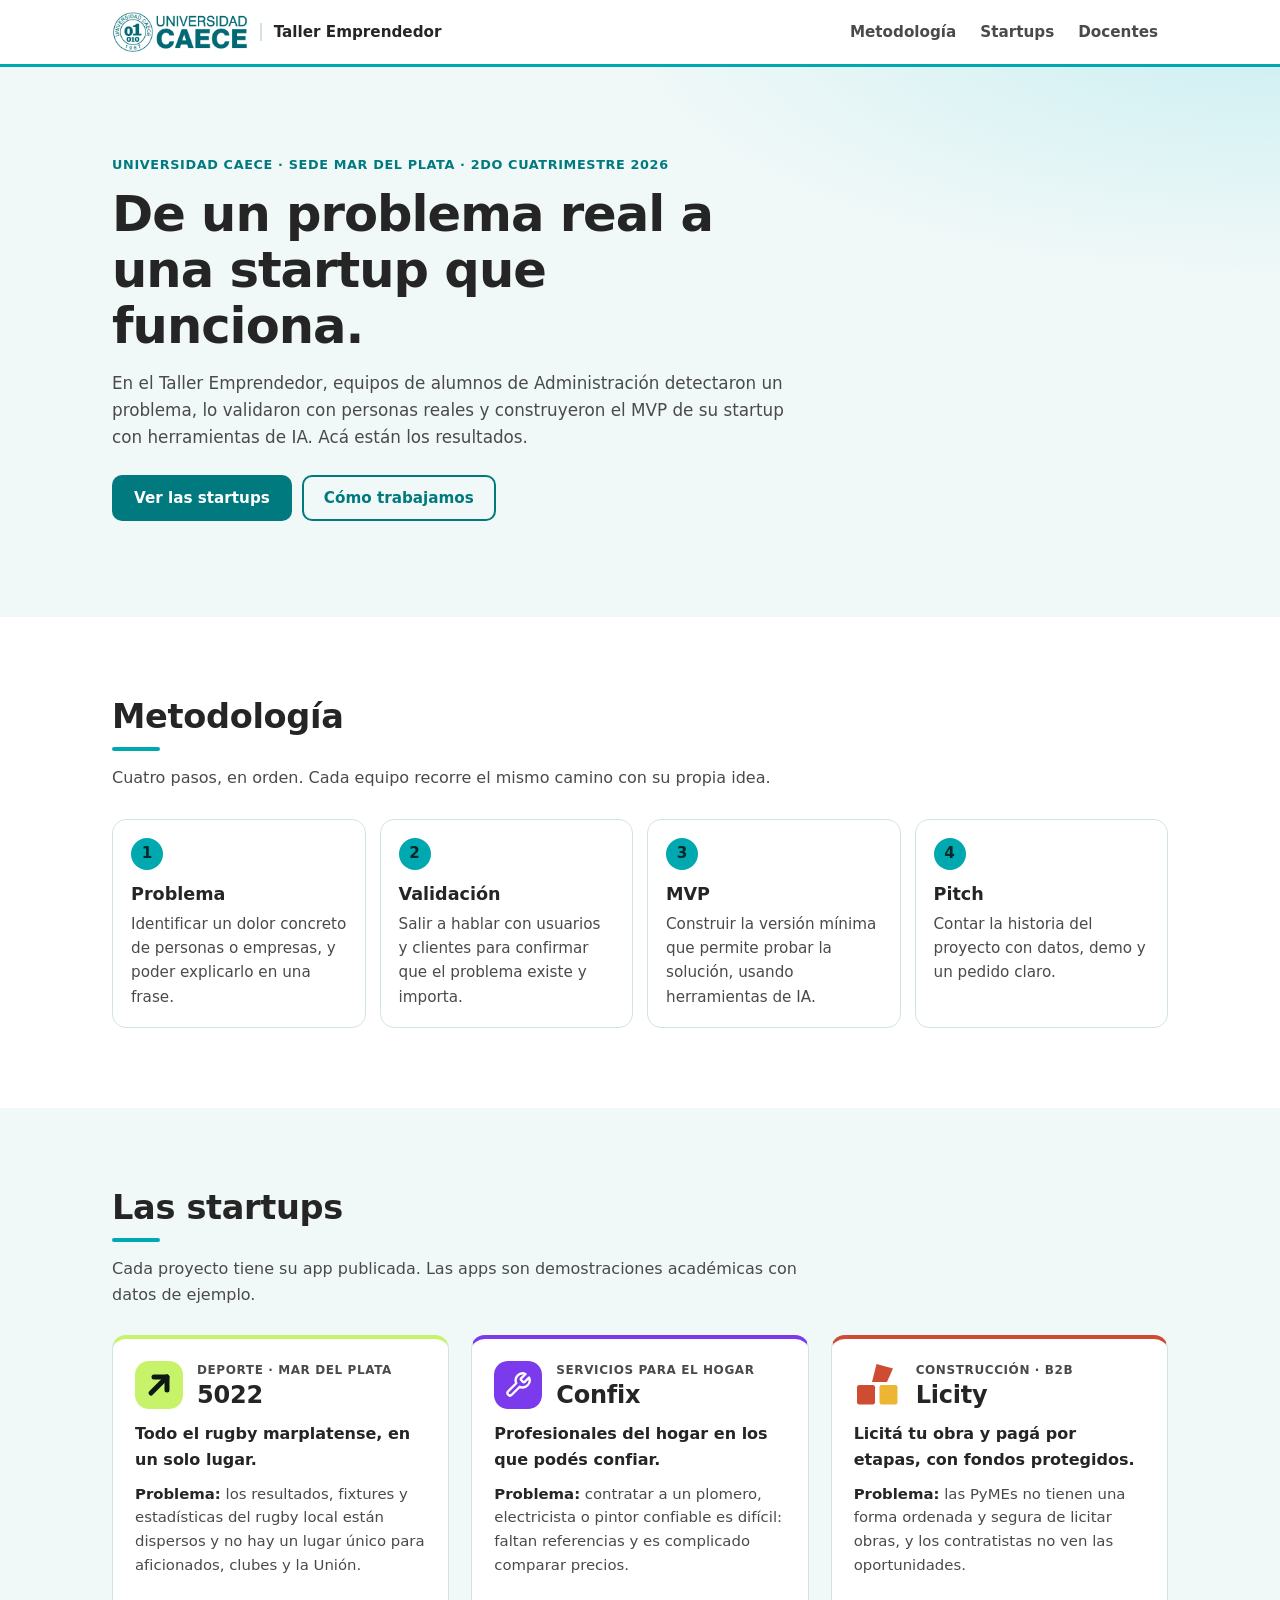
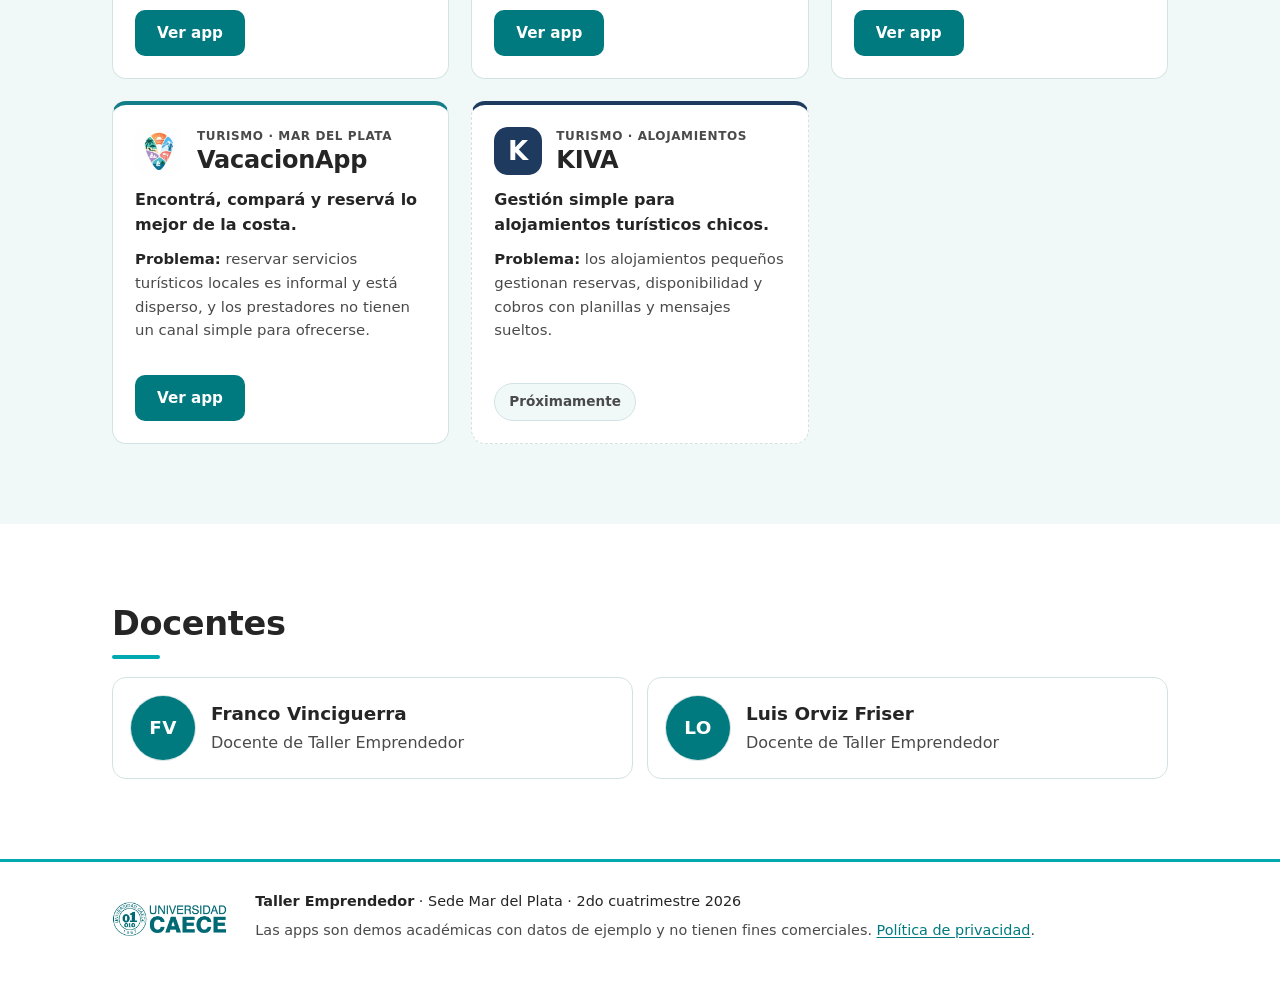
==== commit 938c17ca: "Landing: identidad UCAECE sede Mar del Plata, logos y diseño responsive (sin fotos ni nombres de alu" ====
--- a/index.html
+++ b/index.html
@@ -3,12 +3,13 @@
 <head>
   <meta charset="utf-8">
   <meta name="viewport" content="width=device-width, initial-scale=1">
+  <meta name="theme-color" content="#00a9af">
   <title>Taller Emprendedor · UCAECE · 2do cuatrimestre 2026</title>
-  <meta name="description" content="Taller Emprendedor de la Universidad CAECE (Mar del Plata), 2do cuatrimestre 2026: cinco equipos de alumnos construyeron el MVP de su startup.">
+  <meta name="description" content="Taller Emprendedor de la Universidad CAECE (sede Mar del Plata), 2do cuatrimestre 2026: equipos de alumnos construyeron el MVP de su startup.">
   <meta property="og:title" content="Taller Emprendedor · UCAECE · 2do cuatrimestre 2026">
-  <meta property="og:description" content="Cinco startups, cinco MVPs: del problema al pitch.">
+  <meta property="og:description" content="Taller Emprendedor de la Universidad CAECE (sede Mar del Plata), 2do cuatrimestre 2026: equipos de alumnos construyeron el MVP de su startup.">
   <meta property="og:type" content="website">
-  <link rel="icon" href="data:image/svg+xml,%3Csvg xmlns='http://www.w3.org/2000/svg' viewBox='0 0 32 32'%3E%3Crect width='32' height='32' rx='7' fill='%231f3a5f'/%3E%3Cpath d='M9 22l7-12 7 12z' fill='%23f2b134'/%3E%3C/svg%3E">
+  <link rel="icon" href="data:image/svg+xml,%3Csvg xmlns='http://www.w3.org/2000/svg' viewBox='0 0 32 32'%3E%3Crect width='32' height='32' rx='7' fill='%2300a9af'/%3E%3Cpath d='M9 22l7-12 7 12z' fill='%23fff'/%3E%3C/svg%3E">
   <link rel="stylesheet" href="styles.css">
 </head>
 <body>
@@ -16,11 +17,14 @@
 
   <header class="barra">
     <div class="contenedor barra-interna">
-      <a class="marca" href="#inicio" aria-label="Taller Emprendedor, inicio">
-        <span class="marca-icono" aria-hidden="true"></span>
-        <span>Taller Emprendedor</span>
+      <a class="marca" href="#inicio" aria-label="Universidad CAECE · Taller Emprendedor, inicio">
+        <picture>
+          <source media="(prefers-color-scheme: dark)" srcset="logos/logo_caece.png">
+          <img src="logos/logo_caece2.png" alt="Universidad CAECE" width="130" height="38">
+        </picture>
+        <span class="marca-texto">Taller Emprendedor</span>
       </a>
-      <nav aria-label="Secciones">
+      <nav class="menu" aria-label="Secciones">
         <a href="#metodologia">Metodología</a>
         <a href="#startups">Startups</a>
         <a href="#docentes">Docentes</a>
@@ -31,7 +35,7 @@
   <main id="inicio">
     <section class="hero">
       <div class="contenedor">
-        <p class="etiqueta">Universidad CAECE · Mar del Plata · 2do cuatrimestre 2026</p>
+        <p class="etiqueta">Universidad CAECE · Sede Mar del Plata · 2do cuatrimestre 2026</p>
         <h1>De un problema real a una startup que funciona.</h1>
         <p class="bajada">
           En el Taller Emprendedor, equipos de alumnos de Administración detectaron un problema,
@@ -51,22 +55,22 @@
         <p class="intro">Cuatro pasos, en orden. Cada equipo recorre el mismo camino con su propia idea.</p>
         <ol class="pasos">
           <li>
-            <span class="paso-num">1</span>
+            <span class="paso-num" aria-hidden="true">1</span>
             <h3>Problema</h3>
             <p>Identificar un dolor concreto de personas o empresas, y poder explicarlo en una frase.</p>
           </li>
           <li>
-            <span class="paso-num">2</span>
+            <span class="paso-num" aria-hidden="true">2</span>
             <h3>Validación</h3>
             <p>Salir a hablar con usuarios y clientes para confirmar que el problema existe y importa.</p>
           </li>
           <li>
-            <span class="paso-num">3</span>
+            <span class="paso-num" aria-hidden="true">3</span>
             <h3>MVP</h3>
             <p>Construir la versión mínima que permite probar la solución, usando herramientas de IA.</p>
           </li>
           <li>
-            <span class="paso-num">4</span>
+            <span class="paso-num" aria-hidden="true">4</span>
             <h3>Pitch</h3>
             <p>Contar la historia del proyecto con datos, demo y un pedido claro.</p>
           </li>
@@ -78,59 +82,67 @@
       <div class="contenedor">
         <h2>Las startups</h2>
         <p class="intro">Cada proyecto tiene su app publicada. Las apps son demostraciones académicas con datos de ejemplo.</p>
-
         <div class="tarjetas">
-
-          <article class="tarjeta" id="startup-5022">
-            <p class="tarjeta-tag">Deporte · Mar del Plata</p>
-            <h3>5022</h3>
-            <p class="frase">Todo el rugby marplatense, en un solo lugar.</p>
-            <p class="problema"><strong>Problema:</strong> los resultados, fixtures y estadísticas del rugby local están dispersos y no hay un lugar único para aficionados, clubes y la Unión.</p>
-            <div class="tarjeta-botones">
-              <a class="boton boton-primario" href="https://5022.vercel.app">Ver app</a>
+        <article class="tarjeta" id="startup-5022" style="--startup:#c7f36b;--sobre-startup:#0c1912">
+          <header class="tarjeta-cabecera">
+            <img class="logo-startup" src="logos/5022-mark.svg" alt="" width="48" height="48" loading="lazy" decoding="async">
+            <div>
+              <p class="tarjeta-tag">Deporte · Mar del Plata</p>
+              <h3>5022</h3>
             </div>
-          </article>
-
-          <article class="tarjeta" id="startup-confix">
-            <p class="tarjeta-tag">Servicios para el hogar</p>
-            <h3>Confix</h3>
-            <p class="frase">Profesionales del hogar en los que podés confiar.</p>
-            <p class="problema"><strong>Problema:</strong> contratar a un plomero, electricista o pintor confiable es difícil: faltan referencias y es complicado comparar precios.</p>
-            <div class="tarjeta-botones">
-              <a class="boton boton-primario" href="https://confix-seven.vercel.app">Ver app</a>
+          </header>
+          <p class="frase">Todo el rugby marplatense, en un solo lugar.</p>
+          <p class="problema"><strong>Problema:</strong> los resultados, fixtures y estadísticas del rugby local están dispersos y no hay un lugar único para aficionados, clubes y la Unión.</p>
+          <div class="tarjeta-botones"><a class="boton boton-primario" href="https://5022.vercel.app">Ver app<span class="sr-only"> de 5022</span></a></div>
+        </article>
+        <article class="tarjeta" id="startup-confix" style="--startup:#7c3aed;--sobre-startup:#ffffff">
+          <header class="tarjeta-cabecera">
+            <img class="logo-startup" src="logos/confix-mark.svg" alt="" width="48" height="48" loading="lazy" decoding="async">
+            <div>
+              <p class="tarjeta-tag">Servicios para el hogar</p>
+              <h3>Confix</h3>
             </div>
-          </article>
-
-          <article class="tarjeta" id="startup-licity">
-            <p class="tarjeta-tag">Construcción · B2B</p>
-            <h3>Licity</h3>
-            <p class="frase">Licitá tu obra y pagá por etapas, con fondos protegidos.</p>
-            <p class="problema"><strong>Problema:</strong> las PyMEs no tienen una forma ordenada y segura de licitar obras, y los contratistas no ven las oportunidades.</p>
-            <div class="tarjeta-botones">
-              <a class="boton boton-primario" href="https://licity-five.vercel.app">Ver app</a>
+          </header>
+          <p class="frase">Profesionales del hogar en los que podés confiar.</p>
+          <p class="problema"><strong>Problema:</strong> contratar a un plomero, electricista o pintor confiable es difícil: faltan referencias y es complicado comparar precios.</p>
+          <div class="tarjeta-botones"><a class="boton boton-primario" href="https://confix-seven.vercel.app">Ver app<span class="sr-only"> de Confix</span></a></div>
+        </article>
+        <article class="tarjeta" id="startup-licity" style="--startup:#ce4c32;--sobre-startup:#ffffff">
+          <header class="tarjeta-cabecera">
+            <img class="logo-startup" src="logos/licity-mark.svg" alt="" width="48" height="48" loading="lazy" decoding="async">
+            <div>
+              <p class="tarjeta-tag">Construcción · B2B</p>
+              <h3>Licity</h3>
             </div>
-          </article>
-
-          <article class="tarjeta" id="startup-vacacionapp">
-            <p class="tarjeta-tag">Turismo · Mar del Plata</p>
-            <h3>VacacionApp</h3>
-            <p class="frase">Encontrá, compará y reservá lo mejor de la costa.</p>
-            <p class="problema"><strong>Problema:</strong> reservar servicios turísticos locales es informal y está disperso, y los prestadores no tienen un canal simple para ofrecerse.</p>
-            <div class="tarjeta-botones">
-              <a class="boton boton-primario" href="https://vacacionapp-beta.vercel.app">Ver app</a>
+          </header>
+          <p class="frase">Licitá tu obra y pagá por etapas, con fondos protegidos.</p>
+          <p class="problema"><strong>Problema:</strong> las PyMEs no tienen una forma ordenada y segura de licitar obras, y los contratistas no ven las oportunidades.</p>
+          <div class="tarjeta-botones"><a class="boton boton-primario" href="https://licity-five.vercel.app">Ver app<span class="sr-only"> de Licity</span></a></div>
+        </article>
+        <article class="tarjeta" id="startup-vacacionapp" style="--startup:#147e88;--sobre-startup:#ffffff">
+          <header class="tarjeta-cabecera">
+            <img class="logo-startup" src="logos/vacacionapp.webp" alt="" width="48" height="48" loading="lazy" decoding="async">
+            <div>
+              <p class="tarjeta-tag">Turismo · Mar del Plata</p>
+              <h3>VacacionApp</h3>
             </div>
-          </article>
-
-          <article class="tarjeta tarjeta-pendiente" id="startup-kiva">
-            <p class="tarjeta-tag">Turismo · Alojamientos</p>
-            <h3>KIVA</h3>
-            <p class="frase">Gestión simple para alojamientos turísticos chicos.</p>
-            <p class="problema"><strong>Problema:</strong> los alojamientos pequeños gestionan reservas, disponibilidad y cobros con planillas y mensajes sueltos.</p>
-            <div class="tarjeta-botones">
-              <span class="insignia">Próximamente</span>
+          </header>
+          <p class="frase">Encontrá, compará y reservá lo mejor de la costa.</p>
+          <p class="problema"><strong>Problema:</strong> reservar servicios turísticos locales es informal y está disperso, y los prestadores no tienen un canal simple para ofrecerse.</p>
+          <div class="tarjeta-botones"><a class="boton boton-primario" href="https://vacacionapp-beta.vercel.app">Ver app<span class="sr-only"> de VacacionApp</span></a></div>
+        </article>
+        <article class="tarjeta tarjeta-pendiente" id="startup-kiva" style="--startup:#1f3a5f;--sobre-startup:#ffffff">
+          <header class="tarjeta-cabecera">
+            <img class="logo-startup" src="logos/kiva-mark.svg" alt="" width="48" height="48" loading="lazy" decoding="async">
+            <div>
+              <p class="tarjeta-tag">Turismo · Alojamientos</p>
+              <h3>KIVA</h3>
             </div>
-          </article>
-
+          </header>
+          <p class="frase">Gestión simple para alojamientos turísticos chicos.</p>
+          <p class="problema"><strong>Problema:</strong> los alojamientos pequeños gestionan reservas, disponibilidad y cobros con planillas y mensajes sueltos.</p>
+          <div class="tarjeta-botones"><span class="insignia">Próximamente</span></div>
+        </article>
         </div>
       </div>
     </section>
@@ -139,24 +151,23 @@
       <div class="contenedor">
         <h2>Docentes</h2>
         <ul class="docentes">
-          <li>
-            <h3>Franco Vinciguerra</h3>
-            <p>Docente de Taller Emprendedor</p>
-          </li>
-          <li>
-            <h3>Luis Orviz Friser</h3>
-            <p>Docente de Taller Emprendedor</p>
-          </li>
+          <li><span class="avatar avatar-docente" aria-hidden="true"><span class="avatar-iniciales">FV</span></span><div><h3>Franco Vinciguerra</h3><p>Docente de Taller Emprendedor</p></div></li>
+          <li><span class="avatar avatar-docente" aria-hidden="true"><span class="avatar-iniciales">LO</span></span><div><h3>Luis Orviz Friser</h3><p>Docente de Taller Emprendedor</p></div></li>
         </ul>
       </div>
     </section>
   </main>
 
   <footer class="pie">
-    <div class="contenedor">
-      <p><strong>Taller Emprendedor</strong> · Universidad CAECE, Mar del Plata · 2do cuatrimestre 2026</p>
-      <p class="pie-aviso">Las apps son demos académicas con datos de ejemplo y no tienen fines comerciales. <a href="privacidad.html">Política de privacidad</a>.
-        </p>
+    <div class="contenedor pie-interno">
+      <picture>
+        <source media="(prefers-color-scheme: dark)" srcset="logos/logo_caece.png">
+        <img src="logos/logo_caece2.png" alt="Universidad CAECE" width="130" height="38" loading="lazy">
+      </picture>
+      <div>
+        <p><strong>Taller Emprendedor</strong> · Sede Mar del Plata · 2do cuatrimestre 2026</p>
+        <p class="pie-aviso">Las apps son demos académicas con datos de ejemplo y no tienen fines comerciales. <a href="privacidad.html">Política de privacidad</a>.</p>
+      </div>
     </div>
   </footer>
 </body>
--- a/styles.css
+++ b/styles.css
@@ -1,207 +1,228 @@
+/* Taller Emprendedor · UCAECE · Sede Mar del Plata
+   Paleta tomada de ucaecemdp.edu.ar: turquesa #00a9af, celeste #aae7ec y grises neutros.
+   Mobile first: los estilos base son de celular y se amplían con min-width. */
+
 :root {
   --fondo: #ffffff;
-  --fondo-alt: #f4f6f9;
-  --texto: #1b2433;
-  --texto-suave: #4b5870;
-  --borde: #dde3ec;
-  --primario: #1f3a5f;
-  --primario-hover: #162b47;
-  --acento: #f2b134;
+  --fondo-alt: #f1f8f8;
   --tarjeta: #ffffff;
+  --texto: #252525;
+  --texto-suave: #4a4a4a;
+  --borde: #d3e3e4;
+  --turquesa: #00a9af;          /* color de marca (decorativo) */
+  --celeste: #aae7ec;
+  --accion: #007a7f;            /* turquesa más oscuro: texto y botones con contraste AA */
+  --accion-hover: #006266;
+  --sobre-accion: #ffffff;
   --radio: 14px;
+  --espacio: clamp(16px, 4vw, 32px);
 }
 
 @media (prefers-color-scheme: dark) {
   :root {
-    --fondo: #0f1623;
-    --fondo-alt: #151e2e;
-    --texto: #eaeef5;
-    --texto-suave: #a9b4c7;
-    --borde: #27324a;
-    --primario: #f2b134;
-    --primario-hover: #ffc656;
-    --tarjeta: #1a2438;
+    --fondo: #101516;
+    --fondo-alt: #151c1d;
+    --tarjeta: #1a2223;
+    --texto: #eef3f3;
+    --texto-suave: #b9c8c9;
+    --borde: #2a3739;
+    --accion: #5fd9de;
+    --accion-hover: #86e5e9;
+    --sobre-accion: #0b1112;
   }
 }
 
-* { box-sizing: border-box; }
-
-html { scroll-behavior: smooth; scroll-padding-top: 72px; }
+*, *::before, *::after { box-sizing: border-box; }
+
+html {
+  -webkit-text-size-adjust: 100%;
+  text-size-adjust: 100%;
+  scroll-behavior: smooth;
+  scroll-padding-top: 16px;
+}
 
 body {
   margin: 0;
-  font-family: system-ui, -apple-system, "Segoe UI", Roboto, "Helvetica Neue", Arial, sans-serif;
+  min-width: 320px;
+  font-family: "Open Sans", system-ui, -apple-system, "Segoe UI", Roboto, "Helvetica Neue", Arial, sans-serif;
+  font-size: 1rem;
+  line-height: 1.6;
   color: var(--texto);
   background: var(--fondo);
-  line-height: 1.6;
   -webkit-font-smoothing: antialiased;
-}
-
+  overflow-wrap: break-word;
+}
+
+img { max-width: 100%; height: auto; }
 a { color: inherit; }
+h1, h2, h3, p, ul, ol { margin-top: 0; }
 
 .contenedor {
   width: 100%;
-  max-width: 1080px;
+  max-width: 1120px;
   margin: 0 auto;
-  padding: 0 16px;
+  padding-inline: var(--espacio);
+}
+
+.sr-only {
+  position: absolute;
+  width: 1px; height: 1px;
+  margin: -1px; padding: 0;
+  overflow: hidden;
+  clip: rect(0 0 0 0);
+  white-space: nowrap;
+  border: 0;
 }
 
 .salto {
   position: absolute;
   left: -999px;
   top: 8px;
-  background: var(--primario);
-  color: #fff;
-  padding: 8px 12px;
+  z-index: 30;
+  padding: 10px 14px;
   border-radius: 8px;
-  z-index: 20;
+  background: var(--accion);
+  color: var(--sobre-accion);
 }
 .salto:focus { left: 8px; }
 
-/* Barra superior */
+:focus-visible { outline: 3px solid var(--turquesa); outline-offset: 2px; border-radius: 4px; }
+
+/* ---------- Barra superior ---------- */
 .barra {
-  position: sticky;
-  top: 0;
-  z-index: 10;
-  background: color-mix(in srgb, var(--fondo) 92%, transparent);
-  backdrop-filter: blur(8px);
-  border-bottom: 1px solid var(--borde);
+  background: var(--fondo);
+  border-bottom: 3px solid var(--turquesa);
 }
 .barra-interna {
   display: flex;
-  align-items: center;
-  justify-content: space-between;
-  min-height: 56px;
-  gap: 12px;
+  flex-direction: column;
+  align-items: flex-start;
+  gap: 4px;
+  padding-block: 10px;
 }
 .marca {
   display: inline-flex;
   align-items: center;
-  gap: 10px;
-  font-weight: 700;
+  gap: 12px;
   text-decoration: none;
-  font-size: 1rem;
-}
-.marca-icono {
-  width: 24px;
-  height: 24px;
-  border-radius: 6px;
-  background: #1f3a5f;
-  position: relative;
-  flex: none;
-}
-.marca-icono::after {
-  content: "";
-  position: absolute;
-  inset: 6px 5px 6px 5px;
-  background: var(--acento);
-  clip-path: polygon(50% 0, 100% 100%, 0 100%);
-}
-.barra nav { display: flex; gap: 14px; }
-.barra nav a {
+  min-height: 44px;
+}
+.marca img { display: block; width: auto; height: 36px; }
+.marca-texto {
+  padding-left: 12px;
+  border-left: 2px solid var(--borde);
+  font-weight: 700;
+  font-size: 0.95rem;
+  line-height: 1.2;
+  color: var(--texto);
+}
+.menu { display: flex; flex-wrap: wrap; gap: 2px 4px; margin-left: -10px; }
+.menu a {
+  display: inline-flex;
+  align-items: center;
+  min-height: 44px;
+  padding: 0 10px;
+  font-size: 0.95rem;
+  font-weight: 600;
   text-decoration: none;
   color: var(--texto-suave);
-  font-size: 0.9rem;
-  font-weight: 500;
-}
-.barra nav a:hover { color: var(--texto); }
-
-@media (max-width: 460px) {
-  .marca span:last-child { display: none; }
-}
-
-/* Hero */
+  border-radius: 8px;
+}
+.menu a:hover { color: var(--accion); background: var(--fondo-alt); }
+
+/* ---------- Hero ---------- */
 .hero {
-  padding: 56px 0 48px;
-  background: linear-gradient(180deg, var(--fondo-alt), var(--fondo));
+  padding-block: 40px 44px;
+  background:
+    radial-gradient(60rem 24rem at 100% -10%, color-mix(in srgb, var(--celeste) 55%, transparent), transparent 70%),
+    var(--fondo-alt);
 }
 .etiqueta {
-  margin: 0 0 12px;
-  font-size: 0.85rem;
-  font-weight: 600;
-  letter-spacing: 0.04em;
+  margin-bottom: 12px;
+  font-size: 0.8rem;
+  font-weight: 700;
+  letter-spacing: 0.05em;
   text-transform: uppercase;
-  color: var(--texto-suave);
+  color: var(--accion);
 }
 h1 {
-  margin: 0 0 16px;
-  font-size: clamp(1.9rem, 6vw, 3rem);
-  line-height: 1.15;
+  margin-bottom: 16px;
+  max-width: 20ch;
+  font-size: clamp(1.85rem, 7vw, 3.1rem);
+  line-height: 1.12;
   letter-spacing: -0.02em;
-  max-width: 18em;
-}
-.bajada {
-  margin: 0 0 24px;
-  max-width: 42em;
-  font-size: 1.05rem;
-  color: var(--texto-suave);
-}
-.acciones { display: flex; flex-wrap: wrap; gap: 10px; }
-
-/* Botones */
+}
+.bajada { max-width: 44rem; margin-bottom: 24px; font-size: 1.05rem; color: var(--texto-suave); }
+.acciones { display: flex; flex-direction: column; gap: 10px; }
+
+/* ---------- Botones ---------- */
 .boton {
   display: inline-flex;
   align-items: center;
   justify-content: center;
-  min-height: 44px;
-  padding: 0 18px;
+  min-height: 46px;
+  padding: 0 20px;
+  border: 2px solid transparent;
   border-radius: 10px;
-  font-weight: 600;
+  font: inherit;
+  font-weight: 700;
   font-size: 0.95rem;
+  text-align: center;
   text-decoration: none;
-  border: 1px solid transparent;
-  transition: background 0.15s, border-color 0.15s;
-}
-.boton-primario { background: var(--primario); color: #fff; }
-.boton-primario:hover { background: var(--primario-hover); }
-@media (prefers-color-scheme: dark) {
-  .boton-primario { color: #1b2433; }
-}
-.boton-secundario { border-color: var(--borde); background: transparent; color: var(--texto); }
-.boton-secundario:hover { border-color: var(--texto-suave); }
-.boton:focus-visible, a:focus-visible { outline: 3px solid var(--acento); outline-offset: 2px; }
-
-/* Secciones */
-.seccion { padding: 48px 0; }
+  transition: background 0.15s, border-color 0.15s, color 0.15s;
+}
+.boton-primario { background: var(--accion); color: var(--sobre-accion); }
+.boton-primario:hover { background: var(--accion-hover); }
+.boton-secundario { border-color: var(--accion); color: var(--accion); background: transparent; }
+.boton-secundario:hover { background: var(--fondo); }
+
+/* ---------- Secciones ---------- */
+.seccion { padding-block: 44px; }
 .seccion-alt { background: var(--fondo-alt); }
-h2 { margin: 0 0 8px; font-size: clamp(1.5rem, 4vw, 2rem); letter-spacing: -0.01em; }
-.intro { margin: 0 0 28px; color: var(--texto-suave); max-width: 42em; }
-
-/* Pasos */
+h2 { margin-bottom: 8px; font-size: clamp(1.5rem, 5vw, 2.1rem); line-height: 1.2; letter-spacing: -0.01em; }
+h2::after {
+  content: "";
+  display: block;
+  width: 48px; height: 4px;
+  margin-top: 10px;
+  border-radius: 2px;
+  background: var(--turquesa);
+}
+.intro { margin: 14px 0 28px; max-width: 44rem; color: var(--texto-suave); }
+
+/* ---------- Metodología ---------- */
 .pasos {
   list-style: none;
-  margin: 0;
-  padding: 0;
+  margin: 0; padding: 0;
   display: grid;
   gap: 14px;
-  grid-template-columns: 1fr;
+  grid-template-columns: repeat(auto-fit, minmax(min(100%, 220px), 1fr));
 }
 .pasos li {
   padding: 18px;
+  background: var(--tarjeta);
   border: 1px solid var(--borde);
   border-radius: var(--radio);
-  background: var(--tarjeta);
-}
-.pasos h3 { margin: 8px 0 4px; font-size: 1.1rem; }
-.pasos p { margin: 0; color: var(--texto-suave); font-size: 0.95rem; }
+}
+.pasos h3 { margin: 10px 0 4px; font-size: 1.1rem; }
+.pasos p { margin: 0; font-size: 0.95rem; color: var(--texto-suave); }
 .paso-num {
   display: inline-flex;
   align-items: center;
   justify-content: center;
-  width: 30px;
-  height: 30px;
+  width: 32px; height: 32px;
   border-radius: 50%;
-  background: var(--acento);
-  color: #1b2433;
-  font-weight: 700;
-  font-size: 0.9rem;
-}
-
-/* Tarjetas */
+  background: var(--turquesa);
+  color: #06292a;
+  font-weight: 800;
+  font-size: 0.95rem;
+}
+
+/* ---------- Tarjetas de startups ---------- */
 .tarjetas {
   display: grid;
-  gap: 16px;
-  grid-template-columns: 1fr;
+  gap: 18px;
+  grid-template-columns: repeat(auto-fit, minmax(min(100%, 320px), 1fr));
 }
 .tarjeta {
   display: flex;
@@ -209,81 +230,135 @@
   padding: 22px;
   background: var(--tarjeta);
   border: 1px solid var(--borde);
+  border-top: 4px solid var(--startup, var(--turquesa));
   border-radius: var(--radio);
 }
-.tarjeta h3 { margin: 4px 0 4px; font-size: 1.5rem; letter-spacing: -0.01em; }
+.tarjeta-pendiente { border-style: dashed; border-top-style: solid; }
+.tarjeta-cabecera { display: flex; align-items: center; gap: 14px; margin-bottom: 12px; }
+.logo-startup { flex: none; width: 48px; height: 48px; object-fit: contain; border-radius: 12px; background: #fff; }
 .tarjeta-tag {
   margin: 0;
-  font-size: 0.78rem;
-  font-weight: 600;
-  letter-spacing: 0.04em;
+  font-size: 0.75rem;
+  font-weight: 700;
+  letter-spacing: 0.05em;
   text-transform: uppercase;
   color: var(--texto-suave);
 }
-.frase { margin: 0 0 12px; font-weight: 600; }
-.problema, .equipo { margin: 0 0 10px; font-size: 0.93rem; color: var(--texto-suave); }
-.problema strong, .equipo strong { color: var(--texto); }
-.equipo a { text-decoration: underline; text-underline-offset: 2px; }
-.tarjeta-botones { display: flex; flex-wrap: wrap; gap: 10px; margin-top: auto; padding-top: 12px; }
-.tarjeta-pendiente { border-style: dashed; }
+.tarjeta h3 { margin: 0; font-size: 1.5rem; line-height: 1.2; letter-spacing: -0.01em; }
+.frase { margin-bottom: 10px; font-weight: 700; }
+.problema { margin-bottom: 16px; font-size: 0.93rem; color: var(--texto-suave); }
+.problema strong { color: var(--texto); }
+.tarjeta-botones { display: flex; flex-wrap: wrap; gap: 10px; margin-top: auto; padding-top: 16px; }
+.tarjeta-botones .boton { width: 100%; }
 .insignia {
   display: inline-block;
-  padding: 6px 12px;
+  padding: 7px 14px;
+  border: 1px solid var(--borde);
   border-radius: 999px;
   background: var(--fondo-alt);
-  border: 1px solid var(--borde);
   font-size: 0.85rem;
-  font-weight: 600;
+  font-weight: 700;
   color: var(--texto-suave);
 }
 
-/* Docentes */
+/* ---------- Integrantes ---------- */
+.integrantes { list-style: none; margin: 0; padding: 0; display: grid; gap: 12px; }
+.integrante { display: flex; align-items: center; gap: 12px; }
+.avatar {
+  position: relative;
+  flex: none;
+  width: 64px; height: 64px;
+  border-radius: 50%;
+  overflow: hidden;
+  background: var(--startup, var(--accion));
+  box-shadow: 0 0 0 1px var(--borde);
+}
+.avatar img {
+  position: absolute;
+  inset: 0;
+  width: 100%; height: 100%;
+  object-fit: cover;
+  transform: scale(1.12);              /* recorta el fondo blanco de las fotos redondas */
+  background: var(--fondo-alt);
+}
+.avatar-iniciales {
+  position: absolute;
+  inset: 0;
+  display: flex;
+  align-items: center;
+  justify-content: center;
+  font-weight: 800;
+  font-size: 1.15rem;
+  letter-spacing: 0.02em;
+  color: var(--sobre-startup, #fff);
+}
+.integrante-datos { display: flex; flex-direction: column; min-width: 0; line-height: 1.3; }
+.integrante-datos strong { font-size: 0.95rem; }
+.integrante-datos span { font-size: 0.85rem; color: var(--texto-suave); }
+
+/* ---------- Docentes ---------- */
 .docentes {
   list-style: none;
-  margin: 16px 0 0;
-  padding: 0;
+  margin: 18px 0 0; padding: 0;
   display: grid;
   gap: 14px;
-  grid-template-columns: 1fr;
+  grid-template-columns: repeat(auto-fit, minmax(min(100%, 280px), 1fr));
 }
 .docentes li {
+  display: flex;
+  align-items: center;
+  gap: 16px;
   padding: 18px;
+  background: var(--tarjeta);
   border: 1px solid var(--borde);
   border-radius: var(--radio);
-  background: var(--tarjeta);
-}
+}
+.avatar-docente { --startup: var(--accion); --sobre-startup: var(--sobre-accion); }
 .docentes h3 { margin: 0 0 2px; font-size: 1.15rem; }
 .docentes p { margin: 0; color: var(--texto-suave); }
 
-/* Pie */
-.pie { padding: 28px 0 40px; border-top: 1px solid var(--borde); font-size: 0.9rem; }
+/* ---------- Pie ---------- */
+.pie { padding-block: 28px 40px; border-top: 3px solid var(--turquesa); font-size: 0.9rem; }
+.pie-interno { display: flex; flex-direction: column; gap: 14px; }
+.pie img { display: block; height: 34px; width: auto; }
 .pie p { margin: 0 0 6px; }
 .pie-aviso { color: var(--texto-suave); }
-.pie a { text-decoration: underline; text-underline-offset: 2px; }
-
-/* Escritorio */
-@media (min-width: 700px) {
-  .contenedor { padding: 0 24px; }
-  .hero { padding: 88px 0 72px; }
-  .seccion { padding: 72px 0; }
-  .pasos { grid-template-columns: repeat(2, 1fr); }
-  .tarjetas { grid-template-columns: repeat(2, 1fr); }
-  .docentes { grid-template-columns: repeat(2, 1fr); }
-}
-@media (min-width: 980px) {
-  .pasos { grid-template-columns: repeat(4, 1fr); }
-  .tarjetas { grid-template-columns: repeat(3, 1fr); }
-}
-
+.pie a { color: var(--accion); text-decoration: underline; text-underline-offset: 2px; }
+
+/* ---------- Páginas legales ---------- */
+.legal { padding-block: 32px 48px; max-width: 760px; }
+.legal h1 { max-width: none; font-size: clamp(1.7rem, 6vw, 2.3rem); margin-bottom: 8px; }
+.legal h2 { margin: 28px 0 8px; font-size: 1.15rem; }
+.legal h2::after { display: none; }
+.legal .intro { margin: 0 0 8px; }
+.legal p, .legal li { color: var(--texto-suave); }
+.legal ul { padding-left: 20px; }
+.legal a { color: var(--accion); text-decoration: underline; text-underline-offset: 2px; }
+
+/* ---------- Tablet ---------- */
+@media (min-width: 600px) {
+  .acciones { flex-direction: row; flex-wrap: wrap; }
+  .tarjeta-botones .boton { width: auto; }
+  .hero { padding-block: 64px 72px; }
+  .seccion { padding-block: 64px; }
+  .barra-interna { flex-direction: row; align-items: center; justify-content: space-between; gap: 16px; }
+  .menu { margin-left: 0; }
+  .marca img { height: 40px; }
+  .pie-interno { flex-direction: row; align-items: center; gap: 28px; }
+}
+
+/* ---------- Escritorio ---------- */
+@media (min-width: 1000px) {
+  .hero { padding-block: 88px 96px; }
+  .seccion { padding-block: 80px; }
+  .tarjetas { gap: 22px; }
+}
+
+/* ---------- Ajustes de accesibilidad ---------- */
 @media (prefers-reduced-motion: reduce) {
   html { scroll-behavior: auto; }
   .boton { transition: none; }
 }
-
-/* Páginas legales */
-.legal { padding-top: 32px; padding-bottom: 48px; max-width: 760px; }
-.legal h1 { font-size: clamp(1.7rem, 5vw, 2.3rem); margin-bottom: 8px; }
-.legal h2 { font-size: 1.15rem; margin: 28px 0 8px; }
-.legal p, .legal li { color: var(--texto-suave); }
-.legal ul { padding-left: 20px; }
-.legal a { text-decoration: underline; text-underline-offset: 2px; }
+@media (forced-colors: active) {
+  .avatar, .tarjeta { border: 1px solid CanvasText; }
+}
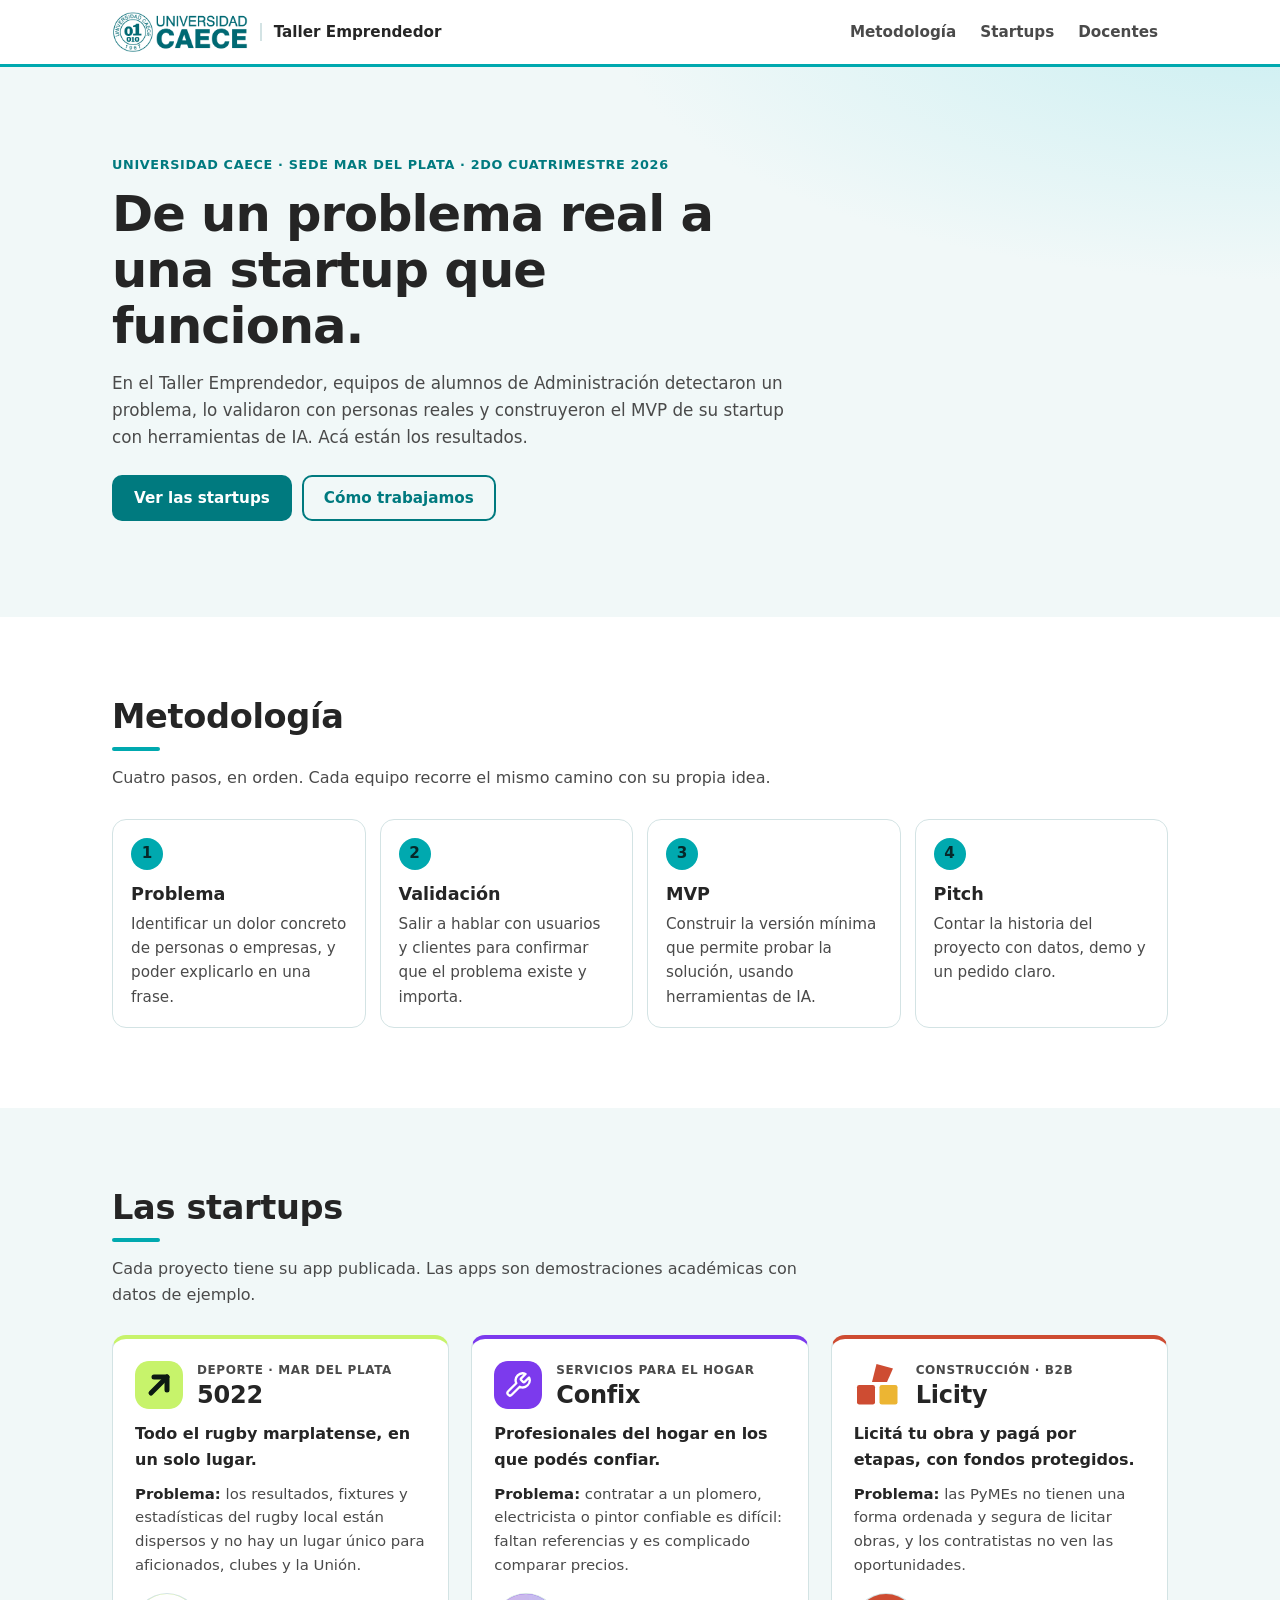
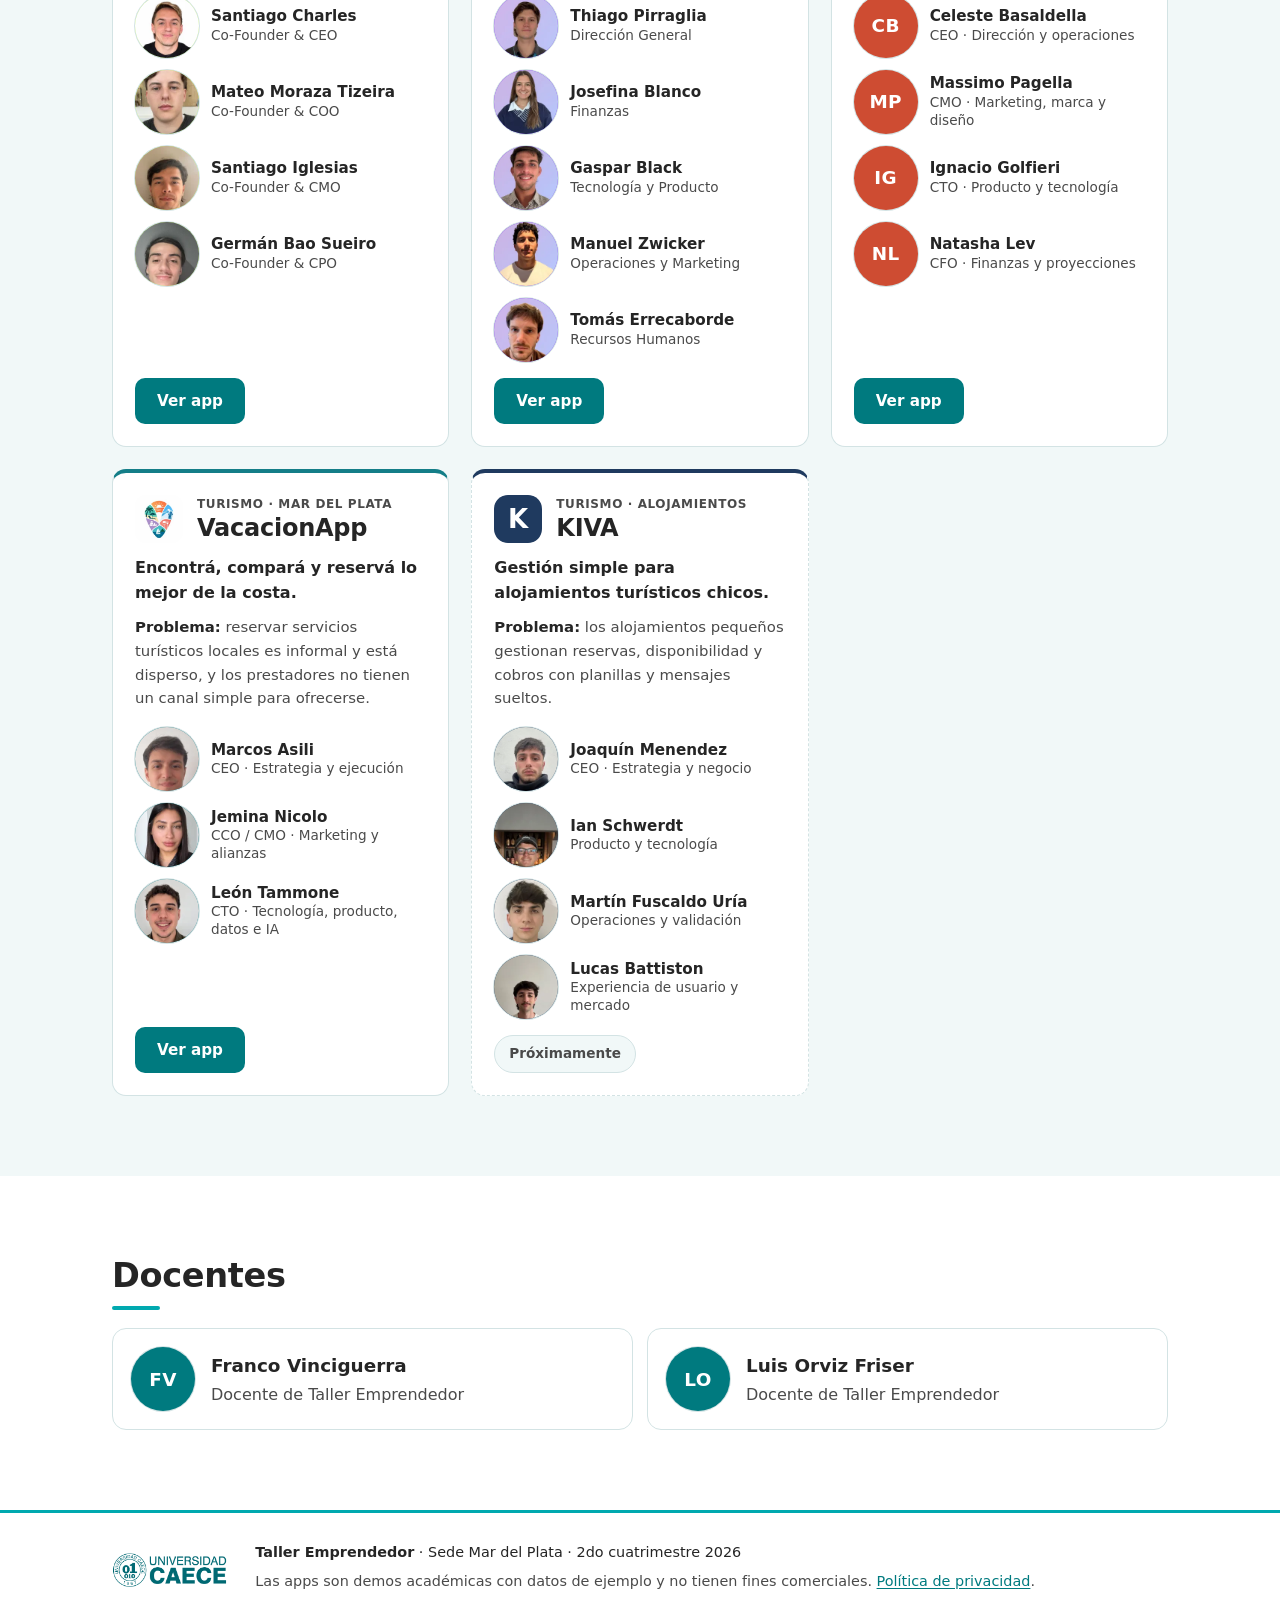
==== commit bfcaed0d: "Landing: integrantes con foto, nombre y rol (con consentimiento confirmado por la cátedra) Co-Author" ====
--- a/index.html
+++ b/index.html
@@ -93,6 +93,24 @@
           </header>
           <p class="frase">Todo el rugby marplatense, en un solo lugar.</p>
           <p class="problema"><strong>Problema:</strong> los resultados, fixtures y estadísticas del rugby local están dispersos y no hay un lugar único para aficionados, clubes y la Unión.</p>
+          <ul class="integrantes" aria-label="Integrantes de 5022">
+            <li class="integrante">
+              <span class="avatar"><span class="avatar-iniciales" aria-hidden="true">SC</span><img src="fotos/5022/charles_santiago.webp" alt="Santiago Charles" width="64" height="64" loading="lazy" decoding="async" onerror="this.remove()"></span>
+              <span class="integrante-datos"><strong>Santiago Charles</strong><span>Co-Founder &amp; CEO</span></span>
+            </li>
+            <li class="integrante">
+              <span class="avatar"><span class="avatar-iniciales" aria-hidden="true">MM</span><img src="fotos/5022/moraza_tizeira_mateo.webp" alt="Mateo Moraza Tizeira" width="64" height="64" loading="lazy" decoding="async" onerror="this.remove()"></span>
+              <span class="integrante-datos"><strong>Mateo Moraza Tizeira</strong><span>Co-Founder &amp; COO</span></span>
+            </li>
+            <li class="integrante">
+              <span class="avatar"><span class="avatar-iniciales" aria-hidden="true">SI</span><img src="fotos/5022/iglesias_santiago.webp" alt="Santiago Iglesias" width="64" height="64" loading="lazy" decoding="async" onerror="this.remove()"></span>
+              <span class="integrante-datos"><strong>Santiago Iglesias</strong><span>Co-Founder &amp; CMO</span></span>
+            </li>
+            <li class="integrante">
+              <span class="avatar"><span class="avatar-iniciales" aria-hidden="true">GB</span><img src="fotos/5022/bao_sueiro_german.webp" alt="Germán Bao Sueiro" width="64" height="64" loading="lazy" decoding="async" onerror="this.remove()"></span>
+              <span class="integrante-datos"><strong>Germán Bao Sueiro</strong><span>Co-Founder &amp; CPO</span></span>
+            </li>
+          </ul>
           <div class="tarjeta-botones"><a class="boton boton-primario" href="https://5022.vercel.app">Ver app<span class="sr-only"> de 5022</span></a></div>
         </article>
         <article class="tarjeta" id="startup-confix" style="--startup:#7c3aed;--sobre-startup:#ffffff">
@@ -105,6 +123,28 @@
           </header>
           <p class="frase">Profesionales del hogar en los que podés confiar.</p>
           <p class="problema"><strong>Problema:</strong> contratar a un plomero, electricista o pintor confiable es difícil: faltan referencias y es complicado comparar precios.</p>
+          <ul class="integrantes" aria-label="Integrantes de Confix">
+            <li class="integrante">
+              <span class="avatar"><span class="avatar-iniciales" aria-hidden="true">TP</span><img src="fotos/confix/pirraglia_thiago.webp" alt="Thiago Pirraglia" width="64" height="64" loading="lazy" decoding="async" onerror="this.remove()"></span>
+              <span class="integrante-datos"><strong>Thiago Pirraglia</strong><span>Dirección General</span></span>
+            </li>
+            <li class="integrante">
+              <span class="avatar"><span class="avatar-iniciales" aria-hidden="true">JB</span><img src="fotos/confix/blanco_josefina.webp" alt="Josefina Blanco" width="64" height="64" loading="lazy" decoding="async" onerror="this.remove()"></span>
+              <span class="integrante-datos"><strong>Josefina Blanco</strong><span>Finanzas</span></span>
+            </li>
+            <li class="integrante">
+              <span class="avatar"><span class="avatar-iniciales" aria-hidden="true">GB</span><img src="fotos/confix/black_gaspar.webp" alt="Gaspar Black" width="64" height="64" loading="lazy" decoding="async" onerror="this.remove()"></span>
+              <span class="integrante-datos"><strong>Gaspar Black</strong><span>Tecnología y Producto</span></span>
+            </li>
+            <li class="integrante">
+              <span class="avatar"><span class="avatar-iniciales" aria-hidden="true">MZ</span><img src="fotos/confix/zwicker_manuel.webp" alt="Manuel Zwicker" width="64" height="64" loading="lazy" decoding="async" onerror="this.remove()"></span>
+              <span class="integrante-datos"><strong>Manuel Zwicker</strong><span>Operaciones y Marketing</span></span>
+            </li>
+            <li class="integrante">
+              <span class="avatar"><span class="avatar-iniciales" aria-hidden="true">TE</span><img src="fotos/confix/errecaborde_tomas.webp" alt="Tomás Errecaborde" width="64" height="64" loading="lazy" decoding="async" onerror="this.remove()"></span>
+              <span class="integrante-datos"><strong>Tomás Errecaborde</strong><span>Recursos Humanos</span></span>
+            </li>
+          </ul>
           <div class="tarjeta-botones"><a class="boton boton-primario" href="https://confix-seven.vercel.app">Ver app<span class="sr-only"> de Confix</span></a></div>
         </article>
         <article class="tarjeta" id="startup-licity" style="--startup:#ce4c32;--sobre-startup:#ffffff">
@@ -117,6 +157,24 @@
           </header>
           <p class="frase">Licitá tu obra y pagá por etapas, con fondos protegidos.</p>
           <p class="problema"><strong>Problema:</strong> las PyMEs no tienen una forma ordenada y segura de licitar obras, y los contratistas no ven las oportunidades.</p>
+          <ul class="integrantes" aria-label="Integrantes de Licity">
+            <li class="integrante">
+              <span class="avatar"><span class="avatar-iniciales" aria-hidden="true">CB</span><img src="fotos/licity/basaldella_celeste.webp" alt="Celeste Basaldella" width="64" height="64" loading="lazy" decoding="async" onerror="this.remove()"></span>
+              <span class="integrante-datos"><strong>Celeste Basaldella</strong><span>CEO · Dirección y operaciones</span></span>
+            </li>
+            <li class="integrante">
+              <span class="avatar"><span class="avatar-iniciales" aria-hidden="true">MP</span><img src="fotos/licity/pagella_massimo.webp" alt="Massimo Pagella" width="64" height="64" loading="lazy" decoding="async" onerror="this.remove()"></span>
+              <span class="integrante-datos"><strong>Massimo Pagella</strong><span>CMO · Marketing, marca y diseño</span></span>
+            </li>
+            <li class="integrante">
+              <span class="avatar"><span class="avatar-iniciales" aria-hidden="true">IG</span><img src="fotos/licity/golfieri_ignacio.webp" alt="Ignacio Golfieri" width="64" height="64" loading="lazy" decoding="async" onerror="this.remove()"></span>
+              <span class="integrante-datos"><strong>Ignacio Golfieri</strong><span>CTO · Producto y tecnología</span></span>
+            </li>
+            <li class="integrante">
+              <span class="avatar"><span class="avatar-iniciales" aria-hidden="true">NL</span><img src="fotos/licity/lev_natasha.webp" alt="Natasha Lev" width="64" height="64" loading="lazy" decoding="async" onerror="this.remove()"></span>
+              <span class="integrante-datos"><strong>Natasha Lev</strong><span>CFO · Finanzas y proyecciones</span></span>
+            </li>
+          </ul>
           <div class="tarjeta-botones"><a class="boton boton-primario" href="https://licity-five.vercel.app">Ver app<span class="sr-only"> de Licity</span></a></div>
         </article>
         <article class="tarjeta" id="startup-vacacionapp" style="--startup:#147e88;--sobre-startup:#ffffff">
@@ -129,6 +187,20 @@
           </header>
           <p class="frase">Encontrá, compará y reservá lo mejor de la costa.</p>
           <p class="problema"><strong>Problema:</strong> reservar servicios turísticos locales es informal y está disperso, y los prestadores no tienen un canal simple para ofrecerse.</p>
+          <ul class="integrantes" aria-label="Integrantes de VacacionApp">
+            <li class="integrante">
+              <span class="avatar"><span class="avatar-iniciales" aria-hidden="true">MA</span><img src="fotos/vacacionapp/asili_marcos.webp" alt="Marcos Asili" width="64" height="64" loading="lazy" decoding="async" onerror="this.remove()"></span>
+              <span class="integrante-datos"><strong>Marcos Asili</strong><span>CEO · Estrategia y ejecución</span></span>
+            </li>
+            <li class="integrante">
+              <span class="avatar"><span class="avatar-iniciales" aria-hidden="true">JN</span><img src="fotos/vacacionapp/nicolo_jemina.webp" alt="Jemina Nicolo" width="64" height="64" loading="lazy" decoding="async" onerror="this.remove()"></span>
+              <span class="integrante-datos"><strong>Jemina Nicolo</strong><span>CCO / CMO · Marketing y alianzas</span></span>
+            </li>
+            <li class="integrante">
+              <span class="avatar"><span class="avatar-iniciales" aria-hidden="true">LT</span><img src="fotos/vacacionapp/tammone_leon.webp" alt="León Tammone" width="64" height="64" loading="lazy" decoding="async" onerror="this.remove()"></span>
+              <span class="integrante-datos"><strong>León Tammone</strong><span>CTO · Tecnología, producto, datos e IA</span></span>
+            </li>
+          </ul>
           <div class="tarjeta-botones"><a class="boton boton-primario" href="https://vacacionapp-beta.vercel.app">Ver app<span class="sr-only"> de VacacionApp</span></a></div>
         </article>
         <article class="tarjeta tarjeta-pendiente" id="startup-kiva" style="--startup:#1f3a5f;--sobre-startup:#ffffff">
@@ -141,6 +213,24 @@
           </header>
           <p class="frase">Gestión simple para alojamientos turísticos chicos.</p>
           <p class="problema"><strong>Problema:</strong> los alojamientos pequeños gestionan reservas, disponibilidad y cobros con planillas y mensajes sueltos.</p>
+          <ul class="integrantes" aria-label="Integrantes de KIVA">
+            <li class="integrante">
+              <span class="avatar"><span class="avatar-iniciales" aria-hidden="true">JM</span><img src="fotos/kiva/menendez_joaquin.webp" alt="Joaquín Menendez" width="64" height="64" loading="lazy" decoding="async" onerror="this.remove()"></span>
+              <span class="integrante-datos"><strong>Joaquín Menendez</strong><span>CEO · Estrategia y negocio</span></span>
+            </li>
+            <li class="integrante">
+              <span class="avatar"><span class="avatar-iniciales" aria-hidden="true">IS</span><img src="fotos/kiva/schwerdt_ian.webp" alt="Ian Schwerdt" width="64" height="64" loading="lazy" decoding="async" onerror="this.remove()"></span>
+              <span class="integrante-datos"><strong>Ian Schwerdt</strong><span>Producto y tecnología</span></span>
+            </li>
+            <li class="integrante">
+              <span class="avatar"><span class="avatar-iniciales" aria-hidden="true">MF</span><img src="fotos/kiva/fuscaldo_uria_martin.webp" alt="Martín Fuscaldo Uría" width="64" height="64" loading="lazy" decoding="async" onerror="this.remove()"></span>
+              <span class="integrante-datos"><strong>Martín Fuscaldo Uría</strong><span>Operaciones y validación</span></span>
+            </li>
+            <li class="integrante">
+              <span class="avatar"><span class="avatar-iniciales" aria-hidden="true">LB</span><img src="fotos/kiva/battiston_lucas.webp" alt="Lucas Battiston" width="64" height="64" loading="lazy" decoding="async" onerror="this.remove()"></span>
+              <span class="integrante-datos"><strong>Lucas Battiston</strong><span>Experiencia de usuario y mercado</span></span>
+            </li>
+          </ul>
           <div class="tarjeta-botones"><span class="insignia">Próximamente</span></div>
         </article>
         </div>
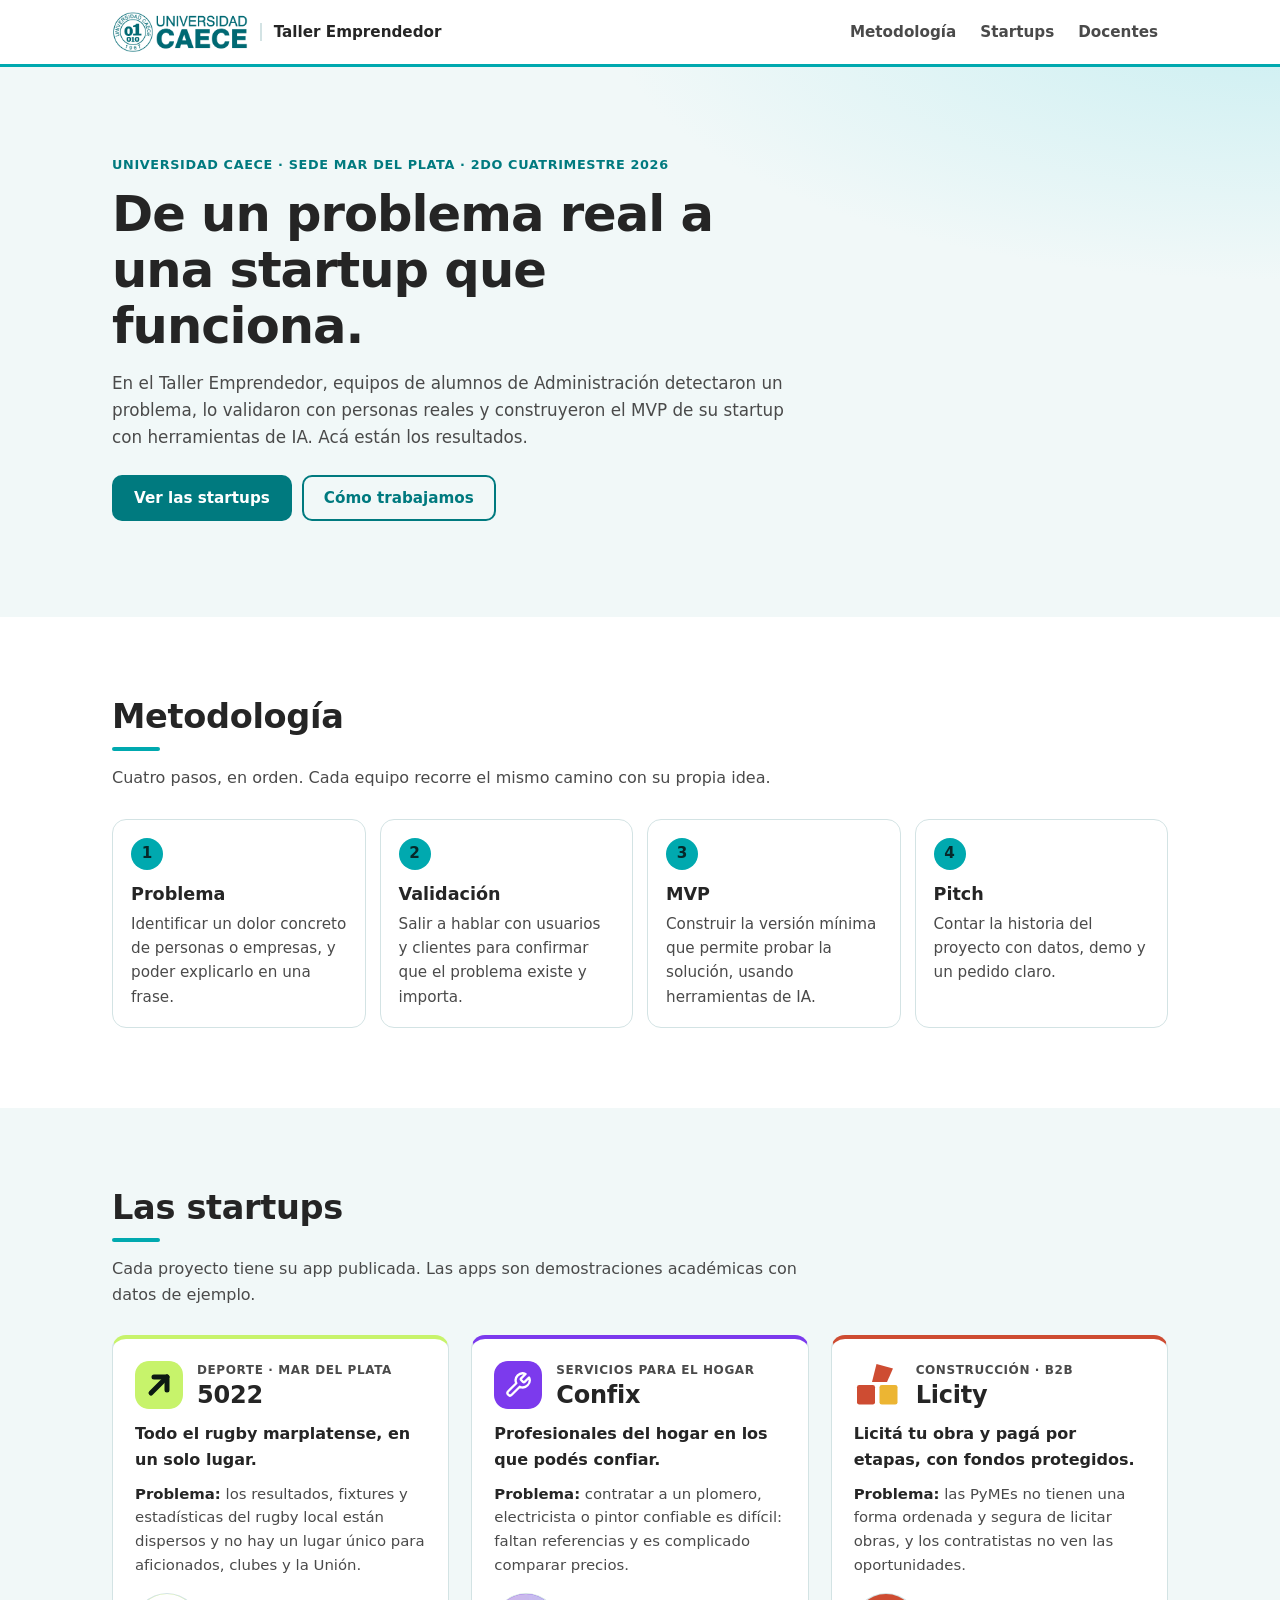
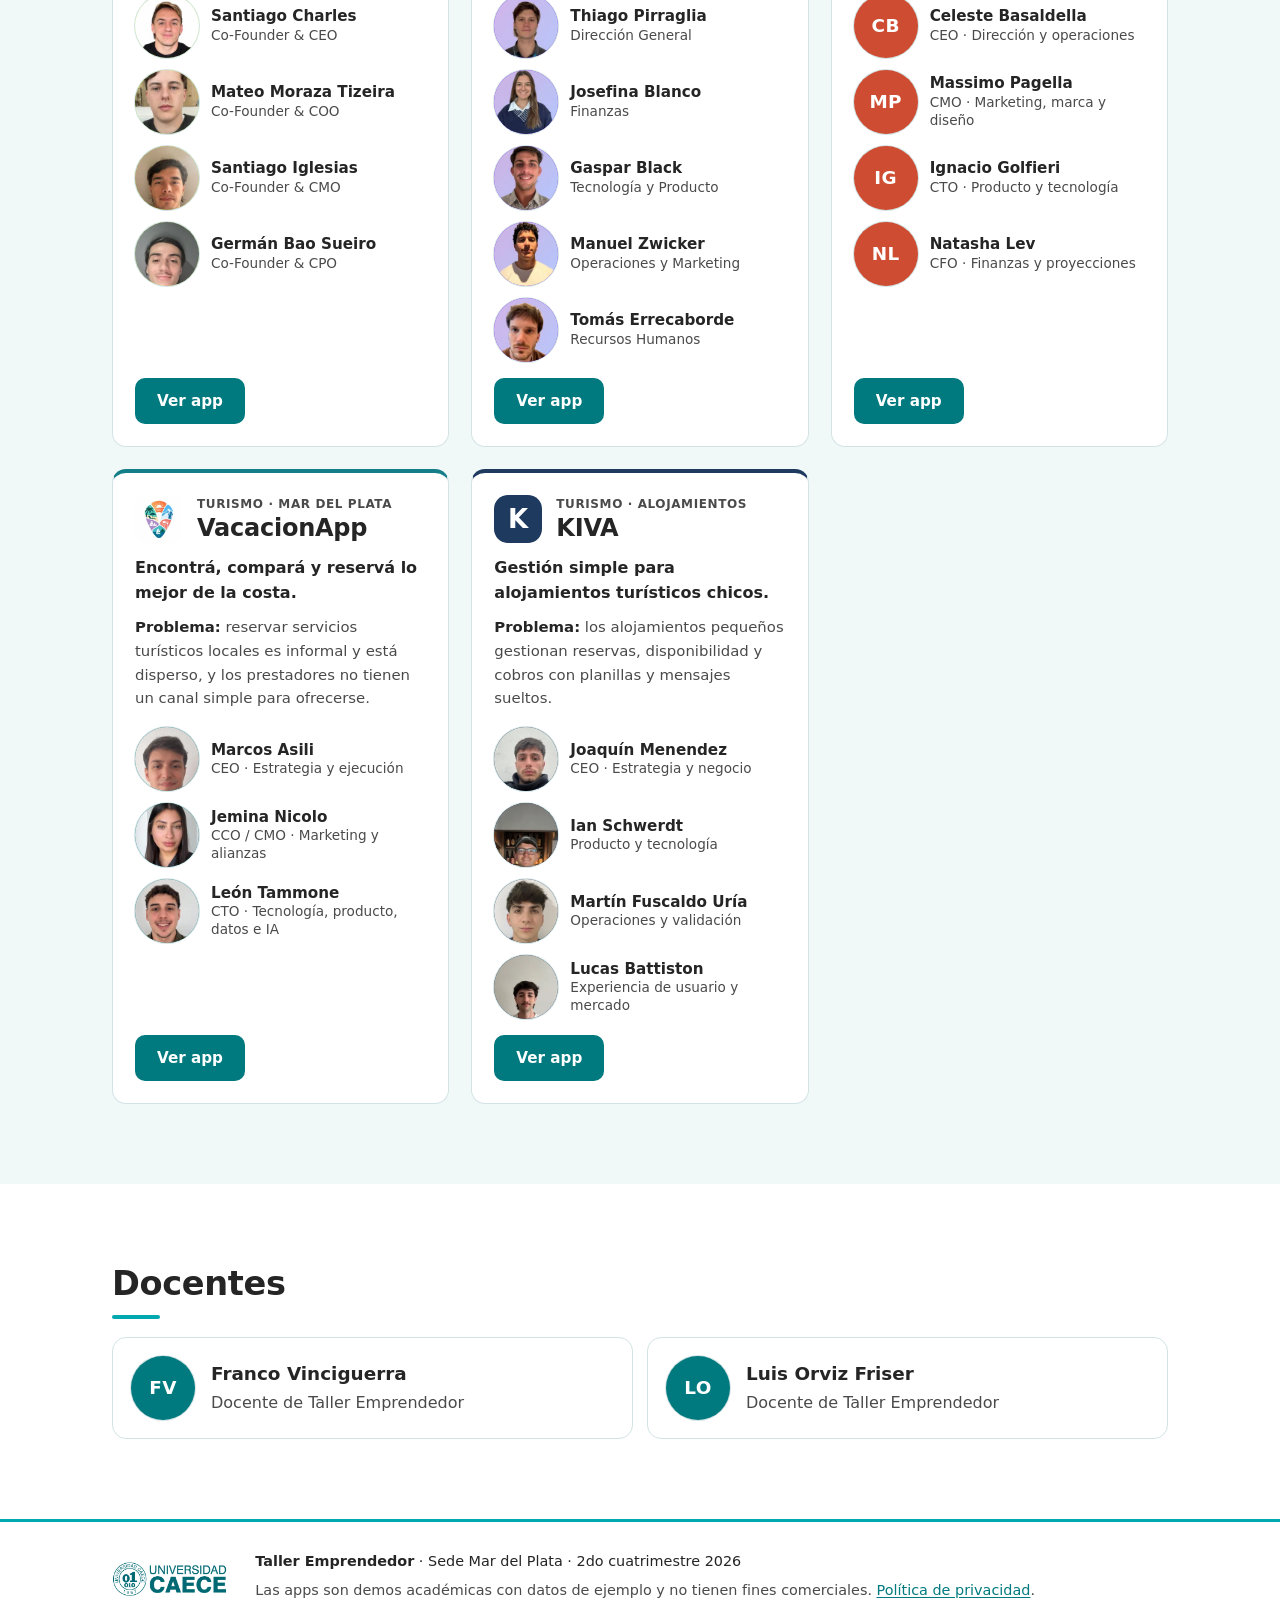
==== commit 90425ec1: "Landing: enlaces a las apps en Firebase (*-ucaecemdp.web.app) y KIVA publicada Co-Authored-By: Claud" ====
--- a/index.html
+++ b/index.html
@@ -111,7 +111,7 @@
               <span class="integrante-datos"><strong>Germán Bao Sueiro</strong><span>Co-Founder &amp; CPO</span></span>
             </li>
           </ul>
-          <div class="tarjeta-botones"><a class="boton boton-primario" href="https://5022.vercel.app">Ver app<span class="sr-only"> de 5022</span></a></div>
+          <div class="tarjeta-botones"><a class="boton boton-primario" href="https://5022-ucaecemdp.web.app">Ver app<span class="sr-only"> de 5022</span></a></div>
         </article>
         <article class="tarjeta" id="startup-confix" style="--startup:#7c3aed;--sobre-startup:#ffffff">
           <header class="tarjeta-cabecera">
@@ -145,7 +145,7 @@
               <span class="integrante-datos"><strong>Tomás Errecaborde</strong><span>Recursos Humanos</span></span>
             </li>
           </ul>
-          <div class="tarjeta-botones"><a class="boton boton-primario" href="https://confix-seven.vercel.app">Ver app<span class="sr-only"> de Confix</span></a></div>
+          <div class="tarjeta-botones"><a class="boton boton-primario" href="https://confix-ucaecemdp.web.app">Ver app<span class="sr-only"> de Confix</span></a></div>
         </article>
         <article class="tarjeta" id="startup-licity" style="--startup:#ce4c32;--sobre-startup:#ffffff">
           <header class="tarjeta-cabecera">
@@ -175,7 +175,7 @@
               <span class="integrante-datos"><strong>Natasha Lev</strong><span>CFO · Finanzas y proyecciones</span></span>
             </li>
           </ul>
-          <div class="tarjeta-botones"><a class="boton boton-primario" href="https://licity-five.vercel.app">Ver app<span class="sr-only"> de Licity</span></a></div>
+          <div class="tarjeta-botones"><a class="boton boton-primario" href="https://licity-ucaecemdp.web.app">Ver app<span class="sr-only"> de Licity</span></a></div>
         </article>
         <article class="tarjeta" id="startup-vacacionapp" style="--startup:#147e88;--sobre-startup:#ffffff">
           <header class="tarjeta-cabecera">
@@ -201,9 +201,9 @@
               <span class="integrante-datos"><strong>León Tammone</strong><span>CTO · Tecnología, producto, datos e IA</span></span>
             </li>
           </ul>
-          <div class="tarjeta-botones"><a class="boton boton-primario" href="https://vacacionapp-beta.vercel.app">Ver app<span class="sr-only"> de VacacionApp</span></a></div>
-        </article>
-        <article class="tarjeta tarjeta-pendiente" id="startup-kiva" style="--startup:#1f3a5f;--sobre-startup:#ffffff">
+          <div class="tarjeta-botones"><a class="boton boton-primario" href="https://vacacionapp-ucaecemdp.web.app">Ver app<span class="sr-only"> de VacacionApp</span></a></div>
+        </article>
+        <article class="tarjeta" id="startup-kiva" style="--startup:#1f3a5f;--sobre-startup:#ffffff">
           <header class="tarjeta-cabecera">
             <img class="logo-startup" src="logos/kiva-mark.svg" alt="" width="48" height="48" loading="lazy" decoding="async">
             <div>
@@ -231,7 +231,7 @@
               <span class="integrante-datos"><strong>Lucas Battiston</strong><span>Experiencia de usuario y mercado</span></span>
             </li>
           </ul>
-          <div class="tarjeta-botones"><span class="insignia">Próximamente</span></div>
+          <div class="tarjeta-botones"><a class="boton boton-primario" href="https://kiva-ucaecemdp.web.app">Ver app<span class="sr-only"> de KIVA</span></a></div>
         </article>
         </div>
       </div>
